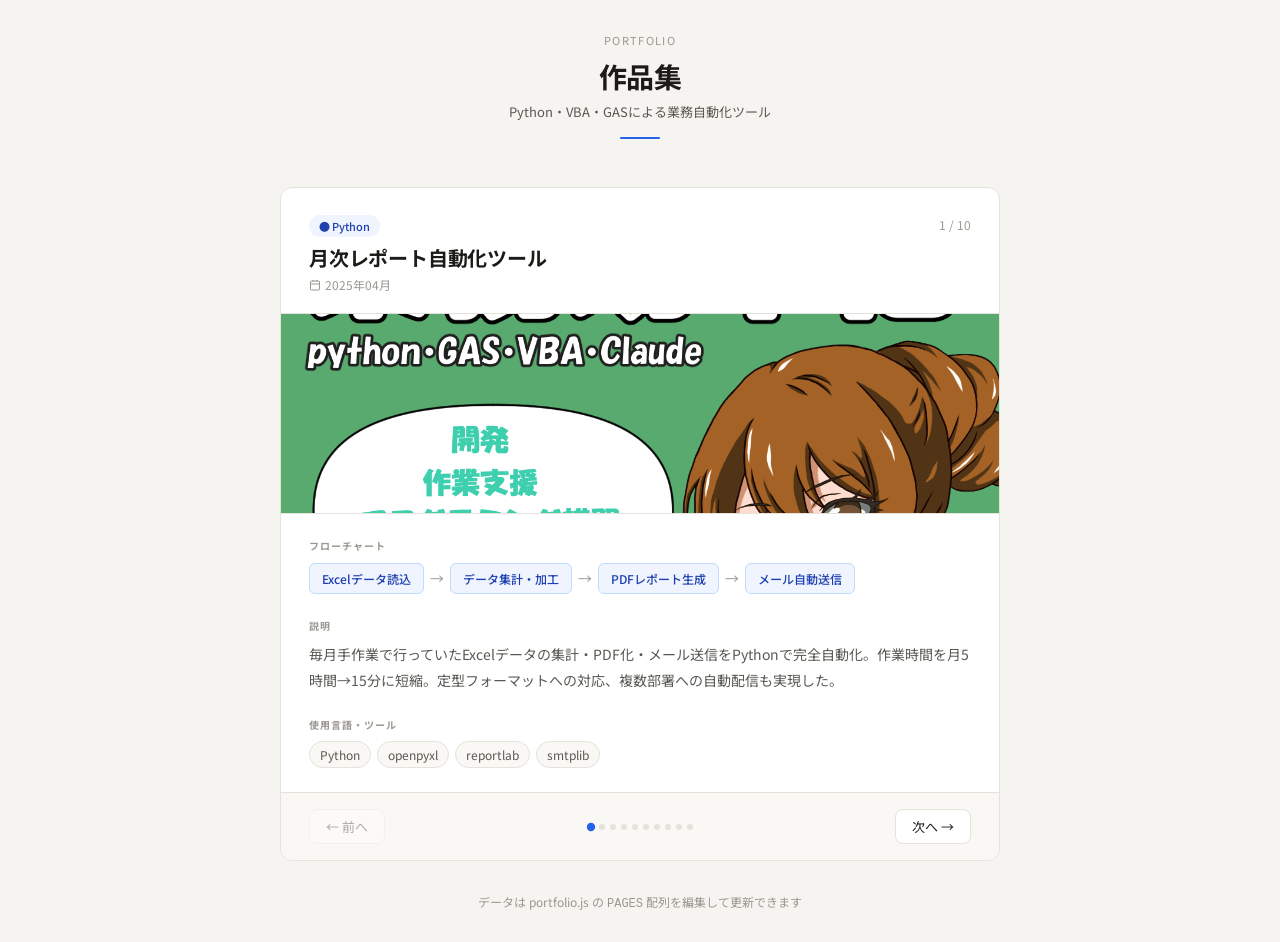
==== index.html @ c3a91ab0 "Rename portfolio.html to index.html" ====
<!DOCTYPE html>
<html lang="ja">
<head>
<meta charset="UTF-8">
<meta name="viewport" content="width=device-width, initial-scale=1.0">
<title>ポートフォリオ</title>
<link rel="preconnect" href="https://fonts.googleapis.com">
<link href="https://fonts.googleapis.com/css2?family=Noto+Sans+JP:wght@400;500;700&display=swap" rel="stylesheet">
<style>
  *, *::before, *::after { box-sizing: border-box; margin: 0; padding: 0; }

  :root {
    --bg: #f5f4f0;
    --surface: #ffffff;
    --surface2: #f9f8f5;
    --border: #e4e2db;
    --text-primary: #1c1b18;
    --text-secondary: #5a5852;
    --text-muted: #9a9890;
    --accent: #2563eb;
    --accent-bg: #eff4ff;
    --accent-text: #1e40af;
    --radius: 12px;
    --font: 'Noto Sans JP', sans-serif;
  }

  body {
    font-family: var(--font);
    background: var(--bg);
    color: var(--text-primary);
    min-height: 100vh;
    padding: 2rem 1rem;
  }

  .wrapper {
    max-width: 720px;
    margin: 0 auto;
  }

  /* ---- HEADER ---- */
  .site-header {
    text-align: center;
    margin-bottom: 3rem;
  }
  .site-header .eyebrow {
    font-size: 11px;
    letter-spacing: .12em;
    color: var(--text-muted);
    text-transform: uppercase;
    margin-bottom: .5rem;
  }
  .site-header h1 {
    font-size: 28px;
    font-weight: 700;
    letter-spacing: -.02em;
  }
  .site-header .sub {
    font-size: 13px;
    color: var(--text-secondary);
    margin-top: .4rem;
  }
  .divider {
    width: 40px;
    height: 2px;
    background: var(--accent);
    border-radius: 2px;
    margin: 1rem auto 0;
  }

  /* ---- CARD ---- */
  .card {
    background: var(--surface);
    border: 1px solid var(--border);
    border-radius: var(--radius);
    overflow: hidden;
    animation: fadeUp .4s ease both;
  }
  @keyframes fadeUp {
    from { opacity: 0; transform: translateY(14px); }
    to   { opacity: 1; transform: translateY(0); }
  }

  .card-top {
    padding: 1.5rem 1.75rem 1.25rem;
    display: flex;
    align-items: flex-start;
    justify-content: space-between;
    gap: 1rem;
    border-bottom: 1px solid var(--border);
  }
  .badge {
    display: inline-flex;
    align-items: center;
    gap: 5px;
    background: var(--accent-bg);
    color: var(--accent-text);
    font-size: 11px;
    font-weight: 500;
    padding: 3px 10px;
    border-radius: 20px;
    margin-bottom: .5rem;
  }
  .card-title {
    font-size: 20px;
    font-weight: 700;
    letter-spacing: -.01em;
    line-height: 1.3;
  }
  .card-date {
    font-size: 12px;
    color: var(--text-muted);
    margin-top: .3rem;
    display: flex;
    align-items: center;
    gap: 4px;
  }
  .page-counter {
    font-size: 12px;
    color: var(--text-muted);
    white-space: nowrap;
    flex-shrink: 0;
    margin-top: .25rem;
  }

  /* ---- IMAGE ---- */
  .img-area {
    height: 200px;
    background: var(--surface2);
    border-bottom: 1px solid var(--border);
    display: flex;
    align-items: center;
    justify-content: center;
    overflow: hidden;
    position: relative;
  }
  .img-area img {
    width: 100%;
    height: 100%;
    object-fit: cover;
  }
  .img-placeholder {
    text-align: center;
    color: var(--text-muted);
  }
  .img-placeholder svg {
    width: 36px;
    height: 36px;
    margin-bottom: .5rem;
    opacity: .4;
  }
  .img-placeholder p {
    font-size: 12px;
  }

  /* ---- BODY ---- */
  .card-body {
    padding: 1.5rem 1.75rem;
    display: flex;
    flex-direction: column;
    gap: 1.5rem;
  }

  .section-label {
    font-size: 10px;
    font-weight: 700;
    letter-spacing: .1em;
    text-transform: uppercase;
    color: var(--text-muted);
    margin-bottom: .6rem;
  }

  /* flowchart */
  .flow {
    display: flex;
    align-items: center;
    flex-wrap: wrap;
    gap: 6px;
  }
  .flow-step {
    background: var(--accent-bg);
    border: 1px solid #bfdbfe;
    color: var(--accent-text);
    font-size: 12px;
    font-weight: 500;
    padding: 6px 12px;
    border-radius: 6px;
    white-space: nowrap;
  }
  .flow-arrow {
    color: var(--text-muted);
    font-size: 14px;
    line-height: 1;
  }

  /* desc */
  .desc {
    font-size: 14px;
    color: var(--text-secondary);
    line-height: 1.8;
  }

  /* tags */
  .tags {
    display: flex;
    flex-wrap: wrap;
    gap: 6px;
  }
  .tag {
    background: var(--surface2);
    border: 1px solid var(--border);
    color: var(--text-secondary);
    font-size: 12px;
    padding: 4px 10px;
    border-radius: 20px;
  }

  /* ---- NAV ---- */
  .nav {
    padding: 1rem 1.75rem;
    border-top: 1px solid var(--border);
    display: flex;
    align-items: center;
    justify-content: space-between;
    background: var(--surface2);
  }
  .nav-btn {
    display: inline-flex;
    align-items: center;
    gap: 6px;
    font-family: var(--font);
    font-size: 13px;
    padding: 7px 16px;
    border: 1px solid var(--border);
    border-radius: 8px;
    background: var(--surface);
    color: var(--text-primary);
    cursor: pointer;
    transition: background .15s, border-color .15s;
  }
  .nav-btn:hover:not(:disabled) {
    background: var(--accent-bg);
    border-color: #bfdbfe;
    color: var(--accent-text);
  }
  .nav-btn:disabled {
    opacity: .35;
    cursor: default;
  }
  .dots {
    display: flex;
    gap: 5px;
    align-items: center;
  }
  .dot {
    width: 6px;
    height: 6px;
    border-radius: 50%;
    background: var(--border);
    transition: background .2s, transform .2s;
    cursor: pointer;
  }
  .dot.active {
    background: var(--accent);
    transform: scale(1.4);
  }

  /* ---- FOOTER ---- */
  .site-footer {
    text-align: center;
    margin-top: 2rem;
    font-size: 12px;
    color: var(--text-muted);
  }

  @media (max-width: 480px) {
    .card-top { flex-direction: column; gap: .5rem; }
    .card-body { padding: 1.25rem; }
    .card-title { font-size: 17px; }
  }
</style>
</head>
<body>
<div class="wrapper">

  <header class="site-header">
    <p class="eyebrow">Portfolio</p>
    <h1>作品集</h1>
    <p class="sub">Python・VBA・GASによる業務自動化ツール</p>
    <div class="divider"></div>
  </header>

  <div class="card" id="card">
    <div class="card-top">
      <div>
        <div class="badge" id="badge">● Python</div>
        <div class="card-title" id="title">作品タイトル</div>
        <div class="card-date" id="date">
          <svg width="12" height="12" viewBox="0 0 24 24" fill="none" stroke="currentColor" stroke-width="2"><rect x="3" y="4" width="18" height="18" rx="2"/><line x1="16" y1="2" x2="16" y2="6"/><line x1="8" y1="2" x2="8" y2="6"/><line x1="3" y1="10" x2="21" y2="10"/></svg>
          <span id="date-text">YYYY年MM月</span>
        </div>
      </div>
      <div class="page-counter" id="counter">1 / 10</div>
    </div>

    <div class="img-area" id="img-area">
      <div class="img-placeholder">
        <svg viewBox="0 0 24 24" fill="none" stroke="currentColor" stroke-width="1.5"><rect x="3" y="3" width="18" height="18" rx="2"/><circle cx="8.5" cy="8.5" r="1.5"/><path d="M21 15l-5-5L5 21"/></svg>
        <p>作品のスクリーンショット</p>
      </div>
    </div>

    <div class="card-body">
      <div>
        <div class="section-label">フローチャート</div>
        <div class="flow" id="flow"></div>
      </div>
      <div>
        <div class="section-label">説明</div>
        <div class="desc" id="desc"></div>
      </div>
      <div>
        <div class="section-label">使用言語・ツール</div>
        <div class="tags" id="tags"></div>
      </div>
    </div>

    <div class="nav">
      <button class="nav-btn" id="prev-btn" onclick="changePage(-1)">
        &#8592; 前へ
      </button>
      <div class="dots" id="dots"></div>
      <button class="nav-btn" id="next-btn" onclick="changePage(1)">
        次へ &#8594;
      </button>
    </div>
  </div>

  <footer class="site-footer">
    <p>データは portfolio.js の <code>PAGES</code> 配列を編集して更新できます</p>
  </footer>

</div>

<script>
/* ============================================================
   PAGES — ここを編集して作品データを追加してください
   画像を使う場合は image に画像ファイルのパスを指定してください
   例: image: 'images/work1.png'
   ============================================================ */
const PAGES = [
  {
    badge: 'Python',
    title: '月次レポート自動化ツール',
    date: '2025年04月',
    image: 'images/プログラム制作_タイトル.png',
    flow: ['Excelデータ読込', 'データ集計・加工', 'PDFレポート生成', 'メール自動送信'],
    desc: '毎月手作業で行っていたExcelデータの集計・PDF化・メール送信をPythonで完全自動化。作業時間を月5時間→15分に短縮。定型フォーマットへの対応、複数部署への自動配信も実現した。',
    tags: ['Python', 'openpyxl', 'reportlab', 'smtplib']
  },
  {
    badge: 'VBA',
    title: 'Excel請求書一括作成マクロ',
    date: '2025年02月',
    image: '',
    flow: ['顧客リスト読込', 'テンプレ複製', 'データ差込', 'PDF保存・出力'],
    desc: '顧客マスタとテンプレートから請求書を一括生成するVBAマクロ。月30件の請求書作成が約3分で完了。ファイル名の自動命名・フォルダ振り分けも対応し、ヒューマンエラーをゼロにした。',
    tags: ['VBA', 'Excel', 'PDF出力']
  },
  {
    badge: 'GAS',
    title: 'Googleフォーム自動集計システム',
    date: '2024年12月',
    image: '',
    flow: ['フォーム回答受信', 'スプレッドシート集計', 'グラフ自動更新', 'Slack通知送信'],
    desc: 'アンケートフォームの回答を自動集計し、グラフ付きのサマリーをSlackへ通知するGASシステム。集計の手作業をゼロにし、リアルタイムで結果を共有できる体制を構築した。',
    tags: ['GAS', 'Googleフォーム', 'スプレッドシート', 'Slack']
  },
  /* ---- 作品4〜10はここに追加 ---- */
  {
    badge: '作品4',
    title: '作品タイトル4',
    date: '2024年XX月',
    image: '',
    flow: ['ステップ1', 'ステップ2', 'ステップ3'],
    desc: 'ここに説明を入力してください。',
    tags: ['言語/ツール']
  },
  {
    badge: '作品5',
    title: '作品タイトル5',
    date: '2024年XX月',
    image: '',
    flow: ['ステップ1', 'ステップ2', 'ステップ3'],
    desc: 'ここに説明を入力してください。',
    tags: ['言語/ツール']
  },
  {
    badge: '作品6',
    title: '作品タイトル6',
    date: '2024年XX月',
    image: '',
    flow: ['ステップ1', 'ステップ2', 'ステップ3'],
    desc: 'ここに説明を入力してください。',
    tags: ['言語/ツール']
  },
  {
    badge: '作品7',
    title: '作品タイトル7',
    date: '2024年XX月',
    image: '',
    flow: ['ステップ1', 'ステップ2', 'ステップ3'],
    desc: 'ここに説明を入力してください。',
    tags: ['言語/ツール']
  },
  {
    badge: '作品8',
    title: '作品タイトル8',
    date: '2024年XX月',
    image: '',
    flow: ['ステップ1', 'ステップ2', 'ステップ3'],
    desc: 'ここに説明を入力してください。',
    tags: ['言語/ツール']
  },
  {
    badge: '作品9',
    title: '作品タイトル9',
    date: '2024年XX月',
    image: '',
    flow: ['ステップ1', 'ステップ2', 'ステップ3'],
    desc: 'ここに説明を入力してください。',
    tags: ['言語/ツール']
  },
  {
    badge: '作品10',
    title: '作品タイトル10',
    date: '2024年XX月',
    image: '',
    flow: ['ステップ1', 'ステップ2', 'ステップ3'],
    desc: 'ここに説明を入力してください。',
    tags: ['言語/ツール']
  },
];

/* ---- ここから下は編集不要 ---- */
let cur = 0;
const total = PAGES.length;

function buildDots() {
  const el = document.getElementById('dots');
  el.innerHTML = '';
  PAGES.forEach((_, i) => {
    const d = document.createElement('div');
    d.className = 'dot' + (i === cur ? ' active' : '');
    d.onclick = () => { cur = i; render(); };
    el.appendChild(d);
  });
}

function render() {
  const p = PAGES[cur];
  const card = document.getElementById('card');
  card.style.animation = 'none';
  void card.offsetWidth;
  card.style.animation = 'fadeUp .4s ease both';

  document.getElementById('badge').textContent = '● ' + p.badge;
  document.getElementById('title').textContent = p.title;
  document.getElementById('date-text').textContent = p.date;
  document.getElementById('counter').textContent = (cur + 1) + ' / ' + total;
  document.getElementById('desc').textContent = p.desc;

  const imgArea = document.getElementById('img-area');
  if (p.image) {
    imgArea.innerHTML = '<img src="' + p.image + '" alt="' + p.title + '">';
  } else {
    imgArea.innerHTML = '<div class="img-placeholder"><svg viewBox="0 0 24 24" fill="none" stroke="currentColor" stroke-width="1.5"><rect x="3" y="3" width="18" height="18" rx="2"/><circle cx="8.5" cy="8.5" r="1.5"/><path d="M21 15l-5-5L5 21"/></svg><p>作品のスクリーンショット</p></div>';
  }

  const flow = document.getElementById('flow');
  flow.innerHTML = p.flow.map((s, i) =>
    '<span class="flow-step">' + s + '</span>' +
    (i < p.flow.length - 1 ? '<span class="flow-arrow">&#8594;</span>' : '')
  ).join('');

  const tags = document.getElementById('tags');
  tags.innerHTML = p.tags.map(t => '<span class="tag">' + t + '</span>').join('');

  document.getElementById('prev-btn').disabled = cur === 0;
  document.getElementById('next-btn').disabled = cur === total - 1;

  document.querySelectorAll('.dot').forEach((d, i) => {
    d.className = 'dot' + (i === cur ? ' active' : '');
  });
}

function changePage(dir) {
  if (cur + dir < 0 || cur + dir >= total) return;
  cur += dir;
  render();
}

buildDots();
render();
</script>
</body>
</html>
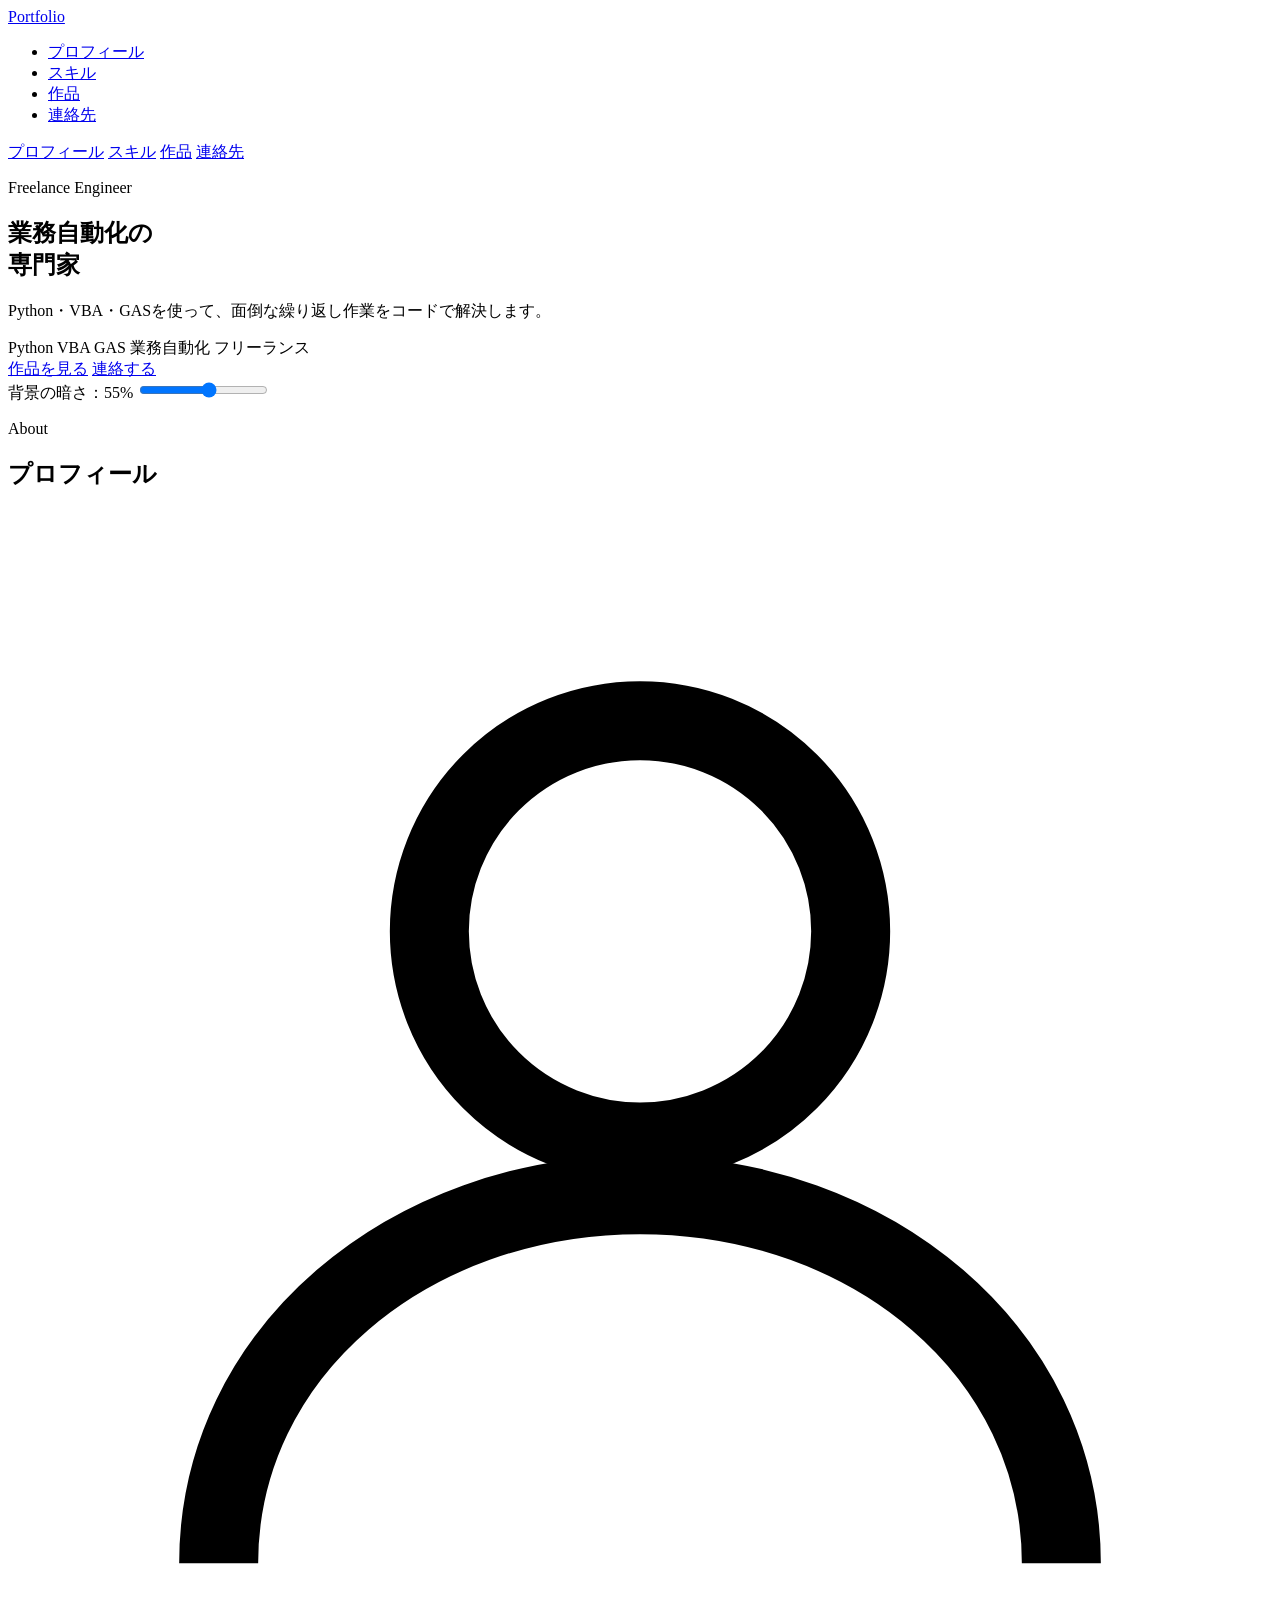
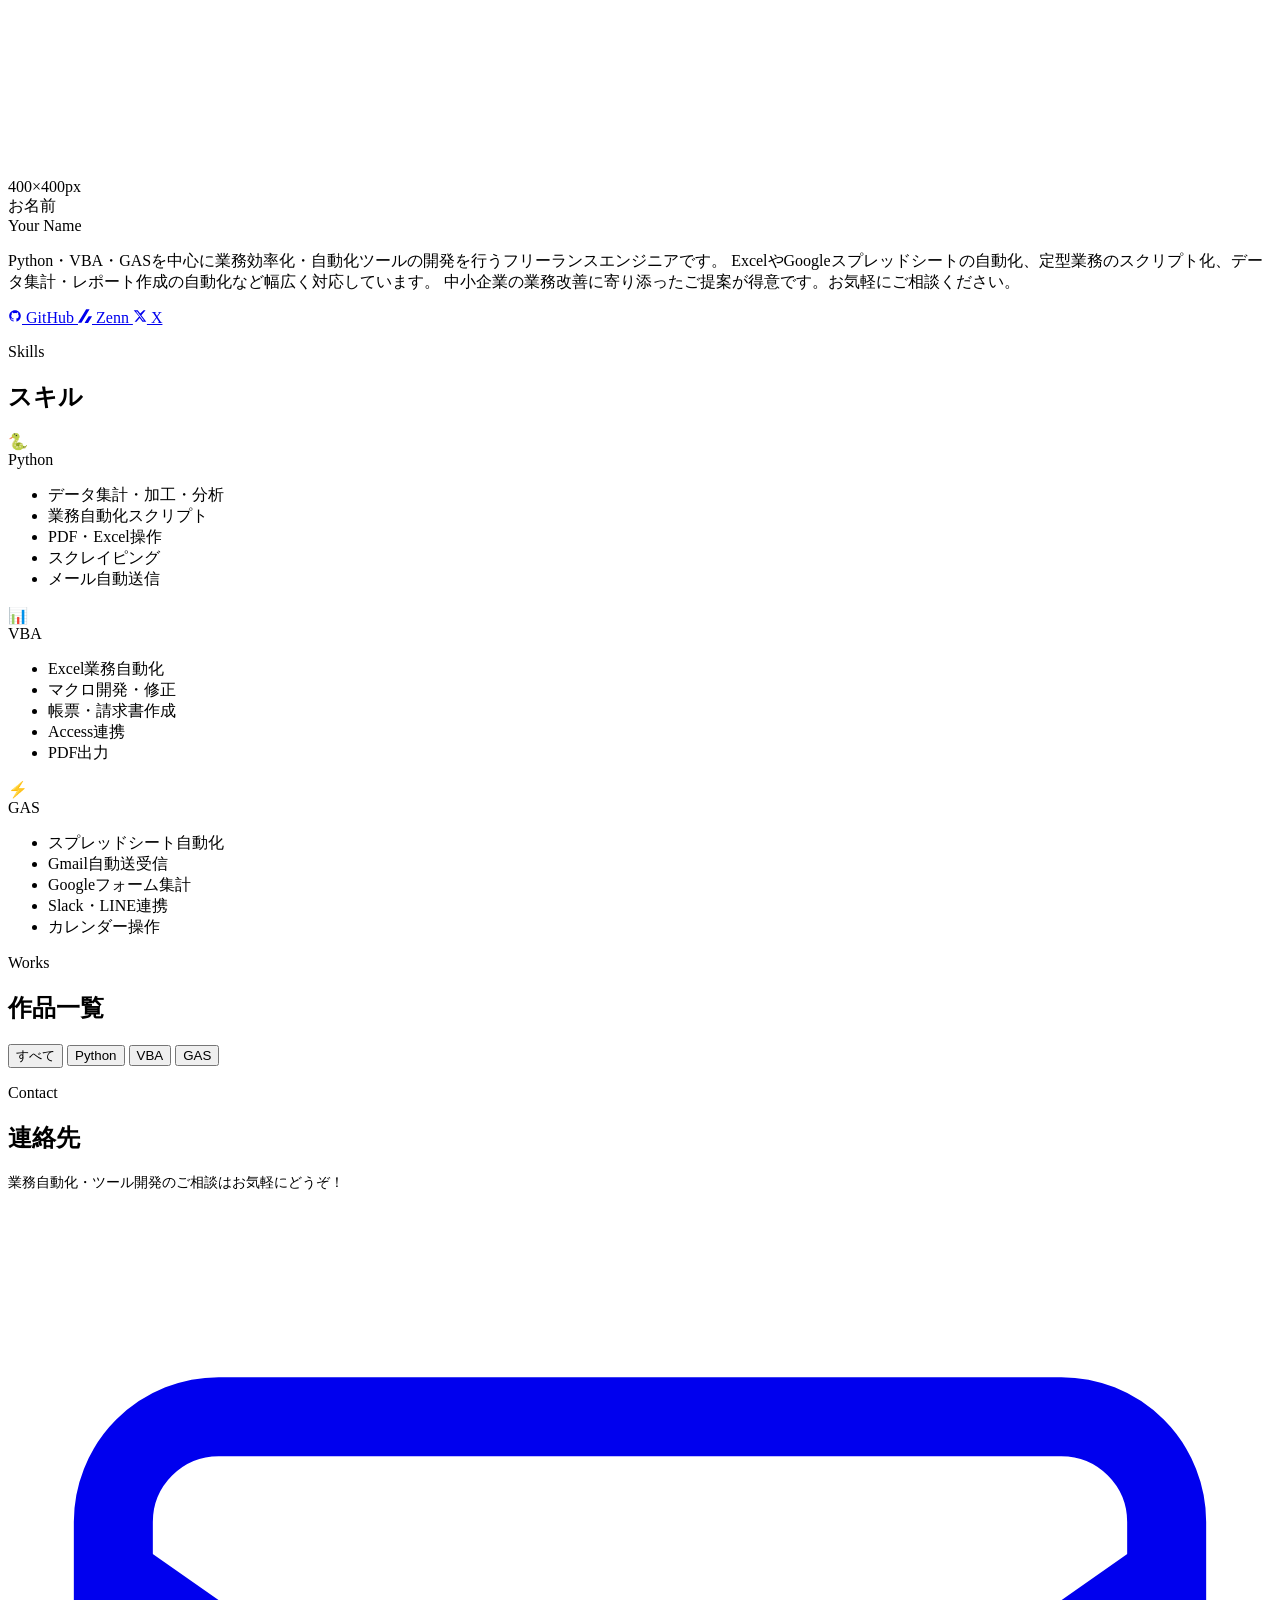
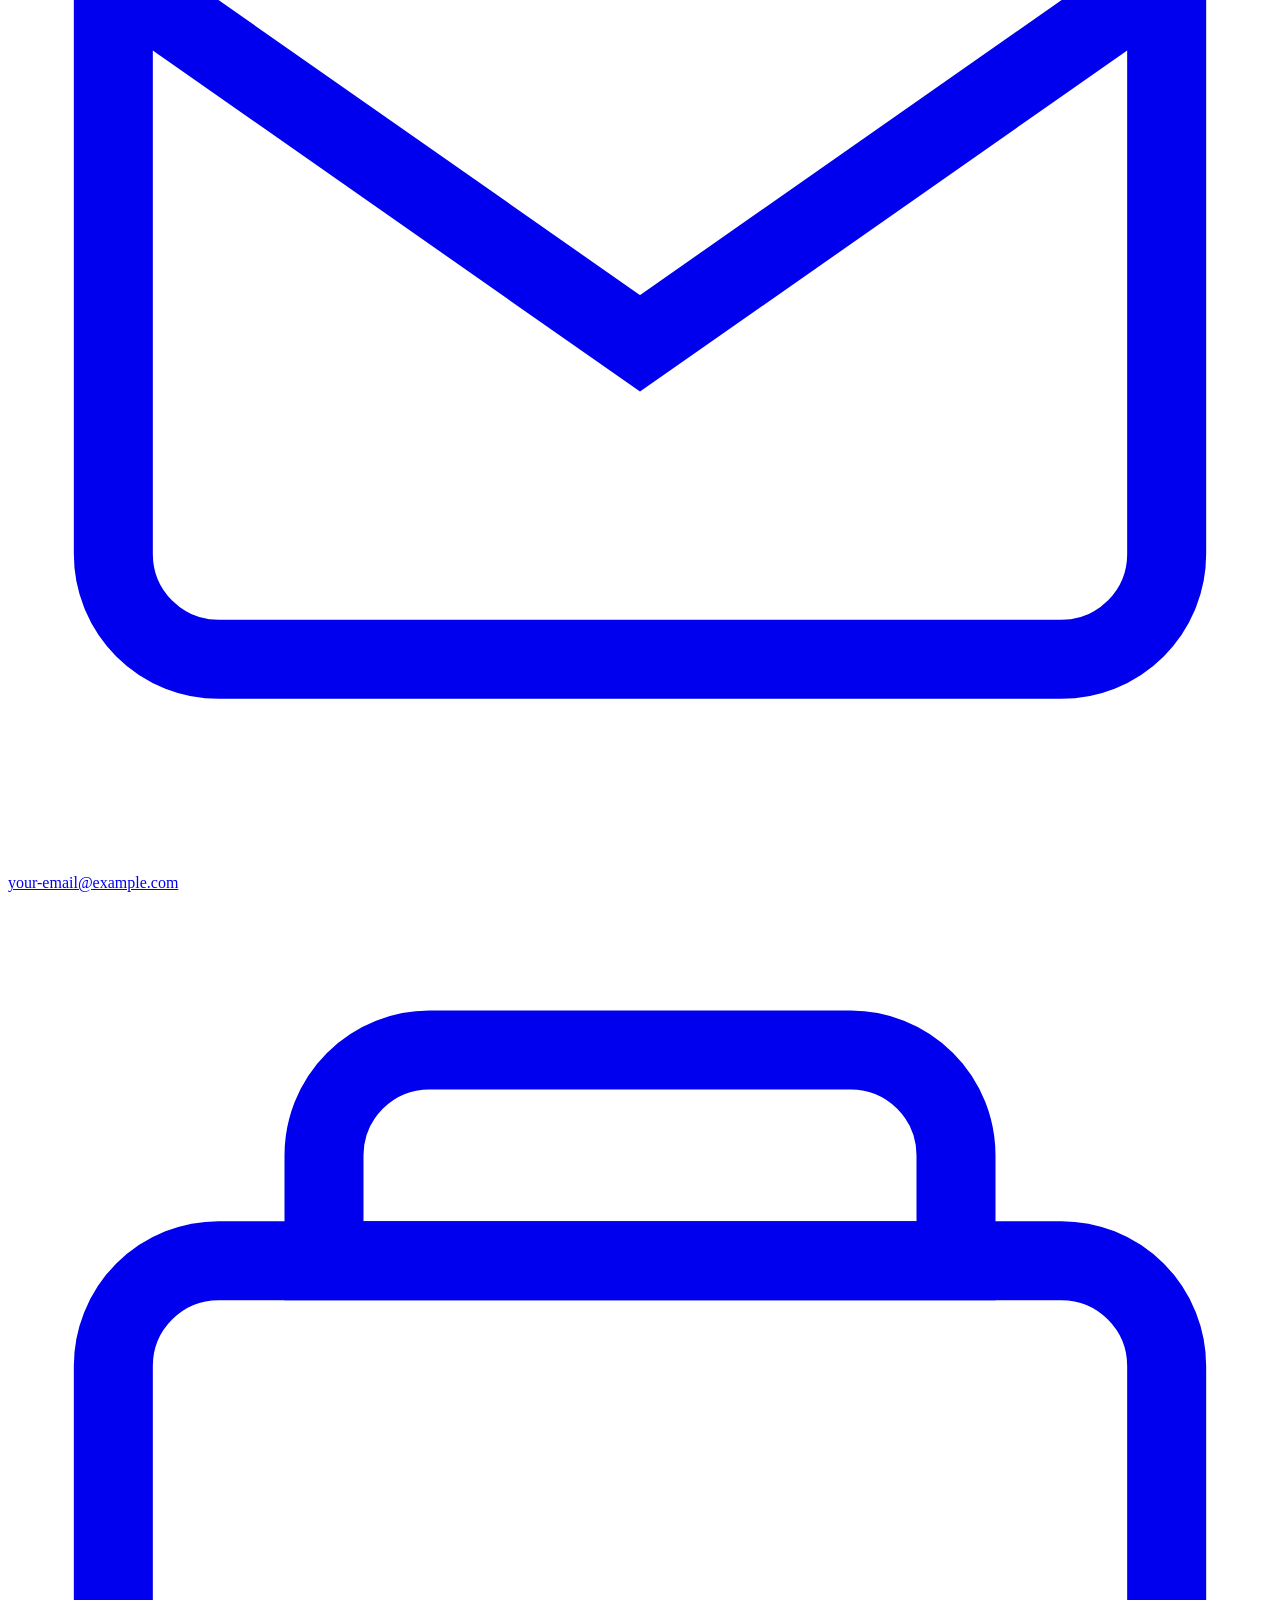
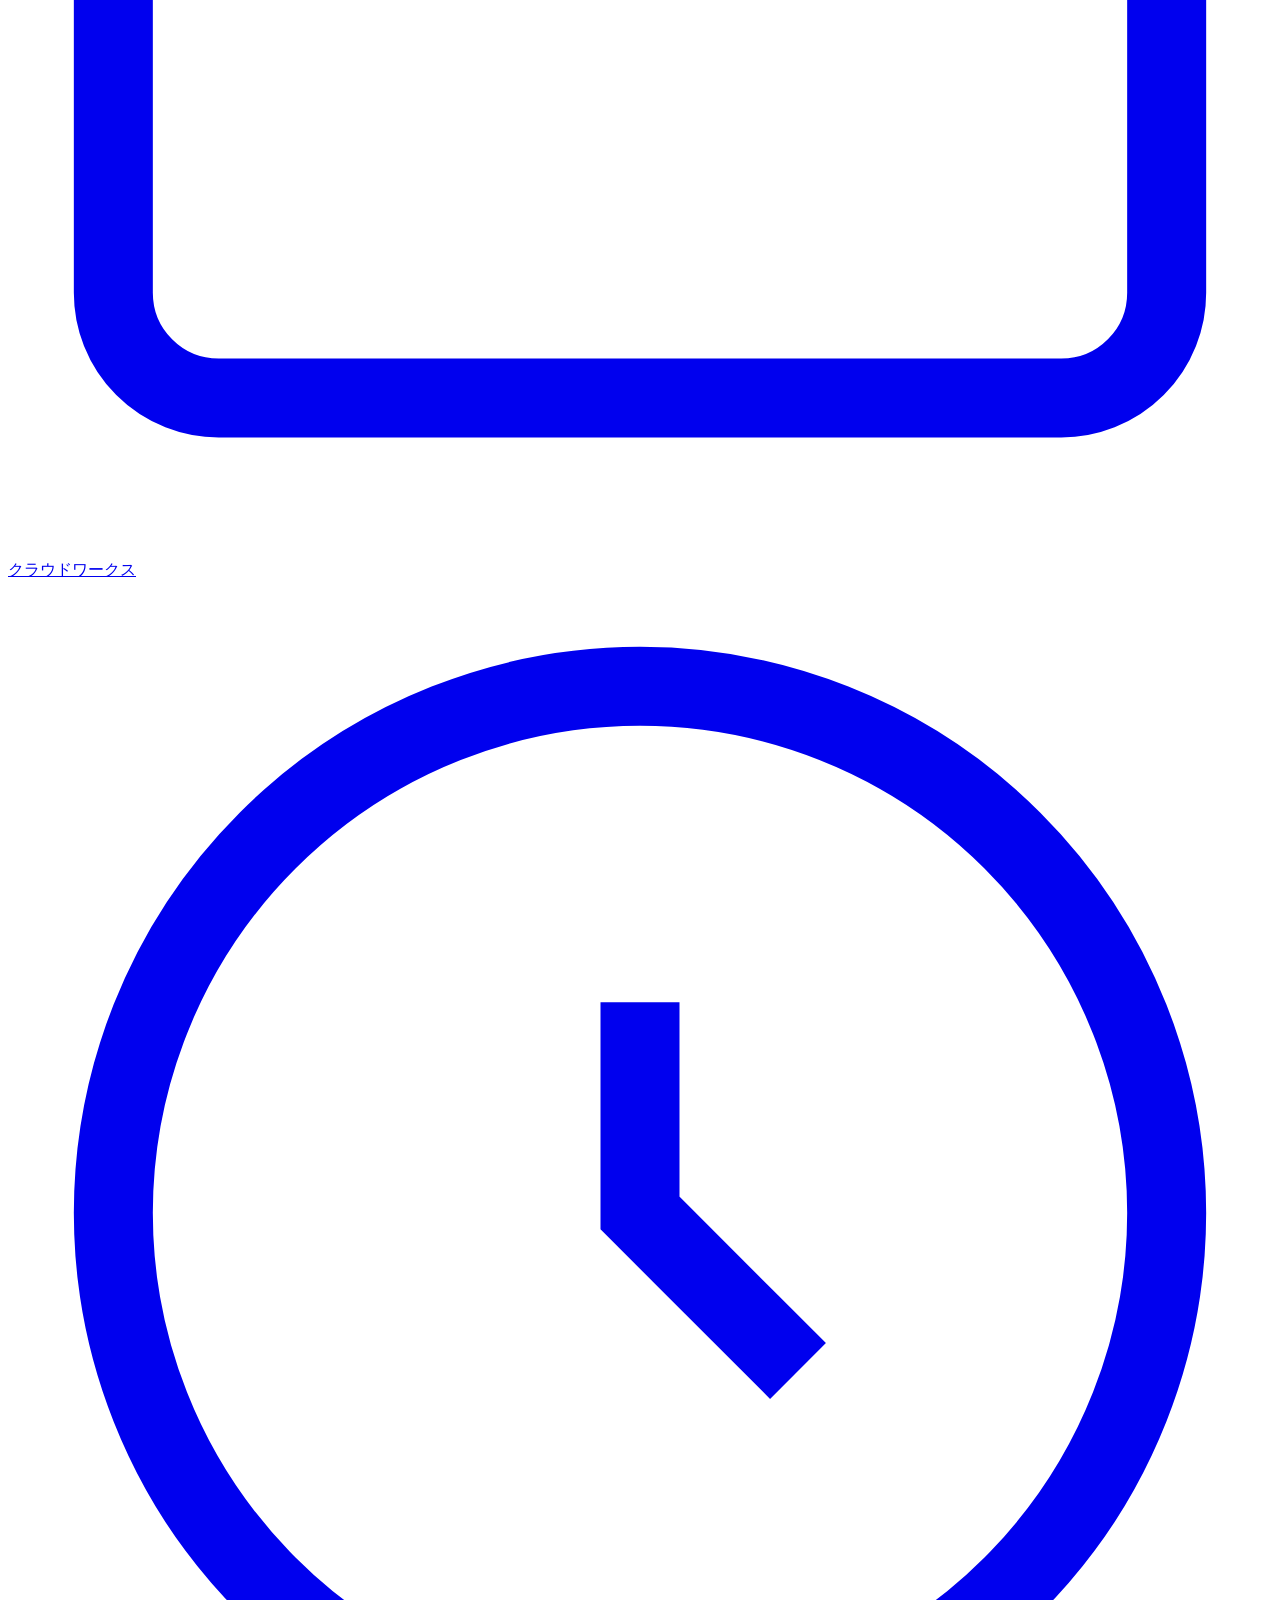
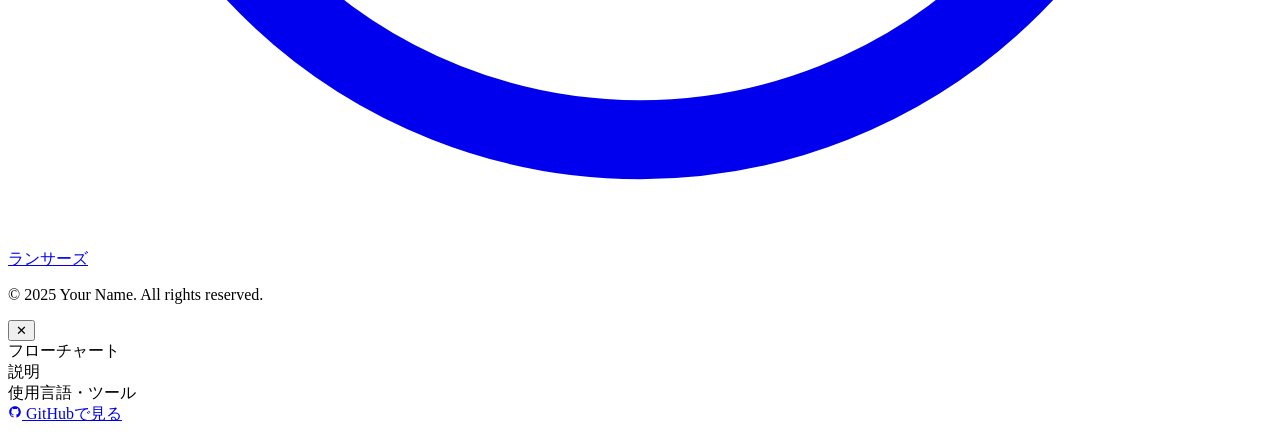
==== commit 89cb07a6: "Update index.html" ====
--- a/index.html
+++ b/index.html
@@ -3,504 +3,236 @@
 <head>
 <meta charset="UTF-8">
 <meta name="viewport" content="width=device-width, initial-scale=1.0">
-<title>ポートフォリオ</title>
+<meta name="description" content="Python・VBA・GASによる業務自動化のフリーランスエンジニアのポートフォリオ">
+<title>Portfolio</title>
 <link rel="preconnect" href="https://fonts.googleapis.com">
-<link href="https://fonts.googleapis.com/css2?family=Noto+Sans+JP:wght@400;500;700&display=swap" rel="stylesheet">
-<style>
-  *, *::before, *::after { box-sizing: border-box; margin: 0; padding: 0; }
-
-  :root {
-    --bg: #f5f4f0;
-    --surface: #ffffff;
-    --surface2: #f9f8f5;
-    --border: #e4e2db;
-    --text-primary: #1c1b18;
-    --text-secondary: #5a5852;
-    --text-muted: #9a9890;
-    --accent: #2563eb;
-    --accent-bg: #eff4ff;
-    --accent-text: #1e40af;
-    --radius: 12px;
-    --font: 'Noto Sans JP', sans-serif;
-  }
-
-  body {
-    font-family: var(--font);
-    background: var(--bg);
-    color: var(--text-primary);
-    min-height: 100vh;
-    padding: 2rem 1rem;
-  }
-
-  .wrapper {
-    max-width: 720px;
-    margin: 0 auto;
-  }
-
-  /* ---- HEADER ---- */
-  .site-header {
-    text-align: center;
-    margin-bottom: 3rem;
-  }
-  .site-header .eyebrow {
-    font-size: 11px;
-    letter-spacing: .12em;
-    color: var(--text-muted);
-    text-transform: uppercase;
-    margin-bottom: .5rem;
-  }
-  .site-header h1 {
-    font-size: 28px;
-    font-weight: 700;
-    letter-spacing: -.02em;
-  }
-  .site-header .sub {
-    font-size: 13px;
-    color: var(--text-secondary);
-    margin-top: .4rem;
-  }
-  .divider {
-    width: 40px;
-    height: 2px;
-    background: var(--accent);
-    border-radius: 2px;
-    margin: 1rem auto 0;
-  }
-
-  /* ---- CARD ---- */
-  .card {
-    background: var(--surface);
-    border: 1px solid var(--border);
-    border-radius: var(--radius);
-    overflow: hidden;
-    animation: fadeUp .4s ease both;
-  }
-  @keyframes fadeUp {
-    from { opacity: 0; transform: translateY(14px); }
-    to   { opacity: 1; transform: translateY(0); }
-  }
-
-  .card-top {
-    padding: 1.5rem 1.75rem 1.25rem;
-    display: flex;
-    align-items: flex-start;
-    justify-content: space-between;
-    gap: 1rem;
-    border-bottom: 1px solid var(--border);
-  }
-  .badge {
-    display: inline-flex;
-    align-items: center;
-    gap: 5px;
-    background: var(--accent-bg);
-    color: var(--accent-text);
-    font-size: 11px;
-    font-weight: 500;
-    padding: 3px 10px;
-    border-radius: 20px;
-    margin-bottom: .5rem;
-  }
-  .card-title {
-    font-size: 20px;
-    font-weight: 700;
-    letter-spacing: -.01em;
-    line-height: 1.3;
-  }
-  .card-date {
-    font-size: 12px;
-    color: var(--text-muted);
-    margin-top: .3rem;
-    display: flex;
-    align-items: center;
-    gap: 4px;
-  }
-  .page-counter {
-    font-size: 12px;
-    color: var(--text-muted);
-    white-space: nowrap;
-    flex-shrink: 0;
-    margin-top: .25rem;
-  }
-
-  /* ---- IMAGE ---- */
-  .img-area {
-    height: 200px;
-    background: var(--surface2);
-    border-bottom: 1px solid var(--border);
-    display: flex;
-    align-items: center;
-    justify-content: center;
-    overflow: hidden;
-    position: relative;
-  }
-  .img-area img {
-    width: 100%;
-    height: 100%;
-    object-fit: cover;
-  }
-  .img-placeholder {
-    text-align: center;
-    color: var(--text-muted);
-  }
-  .img-placeholder svg {
-    width: 36px;
-    height: 36px;
-    margin-bottom: .5rem;
-    opacity: .4;
-  }
-  .img-placeholder p {
-    font-size: 12px;
-  }
-
-  /* ---- BODY ---- */
-  .card-body {
-    padding: 1.5rem 1.75rem;
-    display: flex;
-    flex-direction: column;
-    gap: 1.5rem;
-  }
-
-  .section-label {
-    font-size: 10px;
-    font-weight: 700;
-    letter-spacing: .1em;
-    text-transform: uppercase;
-    color: var(--text-muted);
-    margin-bottom: .6rem;
-  }
-
-  /* flowchart */
-  .flow {
-    display: flex;
-    align-items: center;
-    flex-wrap: wrap;
-    gap: 6px;
-  }
-  .flow-step {
-    background: var(--accent-bg);
-    border: 1px solid #bfdbfe;
-    color: var(--accent-text);
-    font-size: 12px;
-    font-weight: 500;
-    padding: 6px 12px;
-    border-radius: 6px;
-    white-space: nowrap;
-  }
-  .flow-arrow {
-    color: var(--text-muted);
-    font-size: 14px;
-    line-height: 1;
-  }
-
-  /* desc */
-  .desc {
-    font-size: 14px;
-    color: var(--text-secondary);
-    line-height: 1.8;
-  }
-
-  /* tags */
-  .tags {
-    display: flex;
-    flex-wrap: wrap;
-    gap: 6px;
-  }
-  .tag {
-    background: var(--surface2);
-    border: 1px solid var(--border);
-    color: var(--text-secondary);
-    font-size: 12px;
-    padding: 4px 10px;
-    border-radius: 20px;
-  }
-
-  /* ---- NAV ---- */
-  .nav {
-    padding: 1rem 1.75rem;
-    border-top: 1px solid var(--border);
-    display: flex;
-    align-items: center;
-    justify-content: space-between;
-    background: var(--surface2);
-  }
-  .nav-btn {
-    display: inline-flex;
-    align-items: center;
-    gap: 6px;
-    font-family: var(--font);
-    font-size: 13px;
-    padding: 7px 16px;
-    border: 1px solid var(--border);
-    border-radius: 8px;
-    background: var(--surface);
-    color: var(--text-primary);
-    cursor: pointer;
-    transition: background .15s, border-color .15s;
-  }
-  .nav-btn:hover:not(:disabled) {
-    background: var(--accent-bg);
-    border-color: #bfdbfe;
-    color: var(--accent-text);
-  }
-  .nav-btn:disabled {
-    opacity: .35;
-    cursor: default;
-  }
-  .dots {
-    display: flex;
-    gap: 5px;
-    align-items: center;
-  }
-  .dot {
-    width: 6px;
-    height: 6px;
-    border-radius: 50%;
-    background: var(--border);
-    transition: background .2s, transform .2s;
-    cursor: pointer;
-  }
-  .dot.active {
-    background: var(--accent);
-    transform: scale(1.4);
-  }
-
-  /* ---- FOOTER ---- */
-  .site-footer {
-    text-align: center;
-    margin-top: 2rem;
-    font-size: 12px;
-    color: var(--text-muted);
-  }
-
-  @media (max-width: 480px) {
-    .card-top { flex-direction: column; gap: .5rem; }
-    .card-body { padding: 1.25rem; }
-    .card-title { font-size: 17px; }
-  }
-</style>
+<link href="https://fonts.googleapis.com/css2?family=Noto+Sans+JP:wght@400;500;700&family=Inter:wght@400;500;700&display=swap" rel="stylesheet">
+<link rel="stylesheet" href="style.css">
 </head>
 <body>
-<div class="wrapper">
-
-  <header class="site-header">
-    <p class="eyebrow">Portfolio</p>
-    <h1>作品集</h1>
-    <p class="sub">Python・VBA・GASによる業務自動化ツール</p>
-    <div class="divider"></div>
-  </header>
-
-  <div class="card" id="card">
-    <div class="card-top">
+
+<!-- NAV -->
+<nav>
+  <a href="#hero" class="nav-logo">Portfolio</a>
+  <ul class="nav-links">
+    <li><a href="#profile">プロフィール</a></li>
+    <li><a href="#skill">スキル</a></li>
+    <li><a href="#works">作品</a></li>
+    <li><a href="#contact">連絡先</a></li>
+  </ul>
+  <div class="hamburger" id="hamburger" onclick="toggleMenu()" aria-label="メニュー">
+    <span></span><span></span><span></span>
+  </div>
+</nav>
+<div class="mobile-menu" id="mobile-menu">
+  <a href="#profile" onclick="closeMenu()">プロフィール</a>
+  <a href="#skill" onclick="closeMenu()">スキル</a>
+  <a href="#works" onclick="closeMenu()">作品</a>
+  <a href="#contact" onclick="closeMenu()">連絡先</a>
+</div>
+
+<main>
+
+  <!-- HERO -->
+  <section id="hero">
+    <div class="hero-bg"></div>
+    <div class="hero-overlay" id="hero-overlay"></div>
+    <div class="hero-inner">
+      <p class="hero-eyebrow">Freelance Engineer</p>
+      <h1 class="hero-name">業務自動化の<br><span>専門家</span></h1>
+      <p class="hero-sub">Python・VBA・GASを使って、面倒な繰り返し作業をコードで解決します。</p>
+      <div class="hero-tags">
+        <span class="hero-tag">Python</span>
+        <span class="hero-tag">VBA</span>
+        <span class="hero-tag">GAS</span>
+        <span class="hero-tag">業務自動化</span>
+        <span class="hero-tag">フリーランス</span>
+      </div>
       <div>
-        <div class="badge" id="badge">● Python</div>
-        <div class="card-title" id="title">作品タイトル</div>
-        <div class="card-date" id="date">
-          <svg width="12" height="12" viewBox="0 0 24 24" fill="none" stroke="currentColor" stroke-width="2"><rect x="3" y="4" width="18" height="18" rx="2"/><line x1="16" y1="2" x2="16" y2="6"/><line x1="8" y1="2" x2="8" y2="6"/><line x1="3" y1="10" x2="21" y2="10"/></svg>
-          <span id="date-text">YYYY年MM月</span>
-        </div>
-      </div>
-      <div class="page-counter" id="counter">1 / 10</div>
-    </div>
-
-    <div class="img-area" id="img-area">
-      <div class="img-placeholder">
-        <svg viewBox="0 0 24 24" fill="none" stroke="currentColor" stroke-width="1.5"><rect x="3" y="3" width="18" height="18" rx="2"/><circle cx="8.5" cy="8.5" r="1.5"/><path d="M21 15l-5-5L5 21"/></svg>
-        <p>作品のスクリーンショット</p>
-      </div>
-    </div>
-
-    <div class="card-body">
+        <a href="#works" class="btn">作品を見る</a>
+        <a href="#contact" class="btn btn-outline">連絡する</a>
+      </div>
+    </div>
+    <!-- 透明度スライダー（開発・調整用。本番では削除してもOK） -->
+    <div class="hero-opacity-ctrl">
+      <label for="opacity-slider">背景の暗さ：<span id="opacity-label">55%</span></label>
+      <input type="range" id="opacity-slider" min="0" max="1" step="0.05" value="0.55">
+    </div>
+  </section>
+
+  <!-- PROFILE -->
+  <section id="profile">
+    <div class="inner">
+      <p class="sec-label">About</p>
+      <h2 class="sec-title">プロフィール</h2>
+      <div class="sec-divider"></div>
+      <div class="profile-grid">
+        <div>
+          <!-- 画像あり: <img src="images/profile.jpg" alt="プロフィール写真" class="profile-img"> -->
+          <!-- 推奨サイズ: 400×400px -->
+          <div class="profile-img-placeholder">
+            <svg viewBox="0 0 24 24" fill="none" stroke="currentColor" stroke-width="1.5"><circle cx="12" cy="8" r="4"/><path d="M4 20c0-4 3.6-7 8-7s8 3 8 7"/></svg>
+            <span>400×400px</span>
+          </div>
+        </div>
+        <div>
+          <div class="profile-name">お名前</div>
+          <div class="profile-en">Your Name</div>
+          <p class="profile-bio">
+            Python・VBA・GASを中心に業務効率化・自動化ツールの開発を行うフリーランスエンジニアです。
+            ExcelやGoogleスプレッドシートの自動化、定型業務のスクリプト化、データ集計・レポート作成の自動化など幅広く対応しています。
+            中小企業の業務改善に寄り添ったご提案が得意です。お気軽にご相談ください。
+          </p>
+          <div class="profile-links">
+            <a href="https://github.com/（ユーザー名）" class="profile-link" target="_blank">
+              <svg width="14" height="14" viewBox="0 0 24 24" fill="currentColor"><path d="M12 2C6.477 2 2 6.477 2 12c0 4.418 2.865 8.166 6.839 9.489.5.092.682-.217.682-.482 0-.237-.009-.868-.013-1.703-2.782.604-3.369-1.342-3.369-1.342-.454-1.155-1.11-1.462-1.11-1.462-.908-.62.069-.608.069-.608 1.003.07 1.531 1.03 1.531 1.03.892 1.529 2.341 1.087 2.91.832.092-.647.35-1.088.636-1.338-2.22-.253-4.555-1.11-4.555-4.943 0-1.091.39-1.984 1.029-2.683-.103-.253-.446-1.27.098-2.647 0 0 .84-.269 2.75 1.025A9.578 9.578 0 0112 6.836c.85.004 1.705.114 2.504.336 1.909-1.294 2.747-1.025 2.747-1.025.546 1.377.202 2.394.1 2.647.64.699 1.028 1.592 1.028 2.683 0 3.842-2.339 4.687-4.566 4.935.359.309.678.919.678 1.852 0 1.336-.012 2.415-.012 2.743 0 .267.18.579.688.481C19.138 20.163 22 16.418 22 12c0-5.523-4.477-10-10-10z"/></svg>
+              GitHub
+            </a>
+            <a href="https://zenn.dev/（ユーザー名）" class="profile-link" target="_blank">
+              <svg width="14" height="14" viewBox="0 0 24 24" fill="currentColor"><path d="M.264 23.771h4.984c.264 0 .498-.147.645-.352L19.614.874c.176-.293-.029-.645-.381-.645h-4.72c-.235 0-.44.117-.557.323L.03 23.361c-.088.176.029.41.234.41zM17.445 23.419l6.479-10.408c.205-.323-.029-.733-.41-.733h-4.691c-.205 0-.41.117-.527.294l-6.655 10.672c-.176.264.029.586.351.586h4.982c.264 0 .499-.147.47-.41z"/></svg>
+              Zenn
+            </a>
+            <a href="https://x.com/（ユーザー名）" class="profile-link" target="_blank">
+              <svg width="14" height="14" viewBox="0 0 24 24" fill="currentColor"><path d="M18.244 2.25h3.308l-7.227 8.26 8.502 11.24H16.17l-4.714-6.231-5.401 6.231H2.748l7.73-8.835L1.254 2.25H8.08l4.259 5.631 5.905-5.631zm-1.161 17.52h1.833L7.084 4.126H5.117L17.083 19.77z"/></svg>
+              X
+            </a>
+          </div>
+        </div>
+      </div>
+    </div>
+  </section>
+
+  <!-- SKILL -->
+  <section id="skill">
+    <div class="inner">
+      <p class="sec-label">Skills</p>
+      <h2 class="sec-title">スキル</h2>
+      <div class="sec-divider"></div>
+      <div class="skill-grid">
+        <div class="skill-card">
+          <div class="skill-card-head">
+            <div class="skill-icon py">🐍</div>
+            <div class="skill-name">Python</div>
+          </div>
+          <ul class="skill-items">
+            <li>データ集計・加工・分析</li>
+            <li>業務自動化スクリプト</li>
+            <li>PDF・Excel操作</li>
+            <li>スクレイピング</li>
+            <li>メール自動送信</li>
+          </ul>
+        </div>
+        <div class="skill-card">
+          <div class="skill-card-head">
+            <div class="skill-icon vb">📊</div>
+            <div class="skill-name">VBA</div>
+          </div>
+          <ul class="skill-items">
+            <li>Excel業務自動化</li>
+            <li>マクロ開発・修正</li>
+            <li>帳票・請求書作成</li>
+            <li>Access連携</li>
+            <li>PDF出力</li>
+          </ul>
+        </div>
+        <div class="skill-card">
+          <div class="skill-card-head">
+            <div class="skill-icon ga">⚡</div>
+            <div class="skill-name">GAS</div>
+          </div>
+          <ul class="skill-items">
+            <li>スプレッドシート自動化</li>
+            <li>Gmail自動送受信</li>
+            <li>Googleフォーム集計</li>
+            <li>Slack・LINE連携</li>
+            <li>カレンダー操作</li>
+          </ul>
+        </div>
+      </div>
+    </div>
+  </section>
+
+  <!-- WORKS -->
+  <section id="works">
+    <div class="inner">
+      <p class="sec-label">Works</p>
+      <h2 class="sec-title">作品一覧</h2>
+      <div class="sec-divider"></div>
+      <div class="works-nav">
+        <button class="filter-btn active" onclick="filter('all',this)">すべて</button>
+        <button class="filter-btn" onclick="filter('Python',this)">Python</button>
+        <button class="filter-btn" onclick="filter('VBA',this)">VBA</button>
+        <button class="filter-btn" onclick="filter('GAS',this)">GAS</button>
+      </div>
+      <div class="works-grid" id="works-grid"></div>
+    </div>
+  </section>
+
+  <!-- CONTACT -->
+  <section id="contact">
+    <div class="inner">
+      <p class="sec-label">Contact</p>
+      <h2 class="sec-title">連絡先</h2>
+      <div class="sec-divider"></div>
+      <div class="contact-card">
+        <p style="font-size:14px;color:var(--text2)">業務自動化・ツール開発のご相談はお気軽にどうぞ！</p>
+        <div class="contact-items">
+          <a href="mailto:your-email@example.com" class="contact-item">
+            <div class="contact-icon"><svg viewBox="0 0 24 24" fill="none" stroke="currentColor" stroke-width="1.5"><rect x="2" y="4" width="20" height="16" rx="2"/><path d="M2 7l10 7 10-7"/></svg></div>
+            your-email@example.com
+          </a>
+          <a href="https://crowdworks.jp/public/employees/（ID）" class="contact-item" target="_blank">
+            <div class="contact-icon"><svg viewBox="0 0 24 24" fill="none" stroke="currentColor" stroke-width="1.5"><path d="M20 7H4a2 2 0 00-2 2v10a2 2 0 002 2h16a2 2 0 002-2V9a2 2 0 00-2-2z"/><path d="M16 3H8a2 2 0 00-2 2v2h12V5a2 2 0 00-2-2z"/></svg></div>
+            クラウドワークス
+          </a>
+          <a href="https://www.lancers.jp/profile/（ユーザー名）" class="contact-item" target="_blank">
+            <div class="contact-icon"><svg viewBox="0 0 24 24" fill="none" stroke="currentColor" stroke-width="1.5"><circle cx="12" cy="12" r="10"/><path d="M12 8v4l3 3"/></svg></div>
+            ランサーズ
+          </a>
+        </div>
+      </div>
+    </div>
+  </section>
+
+</main>
+
+<footer>
+  <p>&copy; 2025 Your Name. All rights reserved.</p>
+</footer>
+
+<!-- MODAL -->
+<div class="modal-overlay" id="modal-overlay" onclick="closeModal(event)">
+  <div class="modal">
+    <div class="modal-header">
       <div>
-        <div class="section-label">フローチャート</div>
-        <div class="flow" id="flow"></div>
-      </div>
-      <div>
-        <div class="section-label">説明</div>
-        <div class="desc" id="desc"></div>
-      </div>
-      <div>
-        <div class="section-label">使用言語・ツール</div>
-        <div class="tags" id="tags"></div>
-      </div>
-    </div>
-
-    <div class="nav">
-      <button class="nav-btn" id="prev-btn" onclick="changePage(-1)">
-        &#8592; 前へ
-      </button>
-      <div class="dots" id="dots"></div>
-      <button class="nav-btn" id="next-btn" onclick="changePage(1)">
-        次へ &#8594;
-      </button>
+        <div class="work-badge" id="m-badge"></div>
+        <div style="font-size:18px;font-weight:700;margin-top:.3rem" id="m-title"></div>
+        <div style="font-size:12px;color:var(--muted);margin-top:.2rem" id="m-date"></div>
+      </div>
+      <button class="modal-close" onclick="closeModalBtn()">&#10005;</button>
+    </div>
+    <div class="modal-body">
+      <div class="modal-media" id="m-media"></div>
+      <div class="modal-sec">
+        <div class="modal-sec-label">フローチャート</div>
+        <div class="flow" id="m-flow"></div>
+      </div>
+      <div class="modal-sec">
+        <div class="modal-sec-label">説明</div>
+        <div class="modal-desc" id="m-desc"></div>
+      </div>
+      <div class="modal-sec">
+        <div class="modal-sec-label">使用言語・ツール</div>
+        <div class="modal-tags" id="m-tags"></div>
+      </div>
+      <a href="#" class="modal-link" id="m-link" target="_blank">
+        <svg width="14" height="14" viewBox="0 0 24 24" fill="currentColor"><path d="M12 2C6.477 2 2 6.477 2 12c0 4.418 2.865 8.166 6.839 9.489.5.092.682-.217.682-.482 0-.237-.009-.868-.013-1.703-2.782.604-3.369-1.342-3.369-1.342-.454-1.155-1.11-1.462-1.11-1.462-.908-.62.069-.608.069-.608 1.003.07 1.531 1.03 1.531 1.03.892 1.529 2.341 1.087 2.91.832.092-.647.35-1.088.636-1.338-2.22-.253-4.555-1.11-4.555-4.943 0-1.091.39-1.984 1.029-2.683-.103-.253-.446-1.27.098-2.647 0 0 .84-.269 2.75 1.025A9.578 9.578 0 0112 6.836c.85.004 1.705.114 2.504.336 1.909-1.294 2.747-1.025 2.747-1.025.546 1.377.202 2.394.1 2.647.64.699 1.028 1.592 1.028 2.683 0 3.842-2.339 4.687-4.566 4.935.359.309.678.919.678 1.852 0 1.336-.012 2.415-.012 2.743 0 .267.18.579.688.481C19.138 20.163 22 16.418 22 12c0-5.523-4.477-10-10-10z"/></svg>
+        GitHubで見る
+      </a>
     </div>
   </div>
-
-  <footer class="site-footer">
-    <p>データは portfolio.js の <code>PAGES</code> 配列を編集して更新できます</p>
-  </footer>
-
 </div>
 
-<script>
-/* ============================================================
-   PAGES — ここを編集して作品データを追加してください
-   画像を使う場合は image に画像ファイルのパスを指定してください
-   例: image: 'images/work1.png'
-   ============================================================ */
-const PAGES = [
-  {
-    badge: 'Python',
-    title: '月次レポート自動化ツール',
-    date: '2025年04月',
-    image: 'images/プログラム制作_タイトル.png',
-    flow: ['Excelデータ読込', 'データ集計・加工', 'PDFレポート生成', 'メール自動送信'],
-    desc: '毎月手作業で行っていたExcelデータの集計・PDF化・メール送信をPythonで完全自動化。作業時間を月5時間→15分に短縮。定型フォーマットへの対応、複数部署への自動配信も実現した。',
-    tags: ['Python', 'openpyxl', 'reportlab', 'smtplib']
-  },
-  {
-    badge: 'VBA',
-    title: 'Excel請求書一括作成マクロ',
-    date: '2025年02月',
-    image: '',
-    flow: ['顧客リスト読込', 'テンプレ複製', 'データ差込', 'PDF保存・出力'],
-    desc: '顧客マスタとテンプレートから請求書を一括生成するVBAマクロ。月30件の請求書作成が約3分で完了。ファイル名の自動命名・フォルダ振り分けも対応し、ヒューマンエラーをゼロにした。',
-    tags: ['VBA', 'Excel', 'PDF出力']
-  },
-  {
-    badge: 'GAS',
-    title: 'Googleフォーム自動集計システム',
-    date: '2024年12月',
-    image: '',
-    flow: ['フォーム回答受信', 'スプレッドシート集計', 'グラフ自動更新', 'Slack通知送信'],
-    desc: 'アンケートフォームの回答を自動集計し、グラフ付きのサマリーをSlackへ通知するGASシステム。集計の手作業をゼロにし、リアルタイムで結果を共有できる体制を構築した。',
-    tags: ['GAS', 'Googleフォーム', 'スプレッドシート', 'Slack']
-  },
-  /* ---- 作品4〜10はここに追加 ---- */
-  {
-    badge: '作品4',
-    title: '作品タイトル4',
-    date: '2024年XX月',
-    image: '',
-    flow: ['ステップ1', 'ステップ2', 'ステップ3'],
-    desc: 'ここに説明を入力してください。',
-    tags: ['言語/ツール']
-  },
-  {
-    badge: '作品5',
-    title: '作品タイトル5',
-    date: '2024年XX月',
-    image: '',
-    flow: ['ステップ1', 'ステップ2', 'ステップ3'],
-    desc: 'ここに説明を入力してください。',
-    tags: ['言語/ツール']
-  },
-  {
-    badge: '作品6',
-    title: '作品タイトル6',
-    date: '2024年XX月',
-    image: '',
-    flow: ['ステップ1', 'ステップ2', 'ステップ3'],
-    desc: 'ここに説明を入力してください。',
-    tags: ['言語/ツール']
-  },
-  {
-    badge: '作品7',
-    title: '作品タイトル7',
-    date: '2024年XX月',
-    image: '',
-    flow: ['ステップ1', 'ステップ2', 'ステップ3'],
-    desc: 'ここに説明を入力してください。',
-    tags: ['言語/ツール']
-  },
-  {
-    badge: '作品8',
-    title: '作品タイトル8',
-    date: '2024年XX月',
-    image: '',
-    flow: ['ステップ1', 'ステップ2', 'ステップ3'],
-    desc: 'ここに説明を入力してください。',
-    tags: ['言語/ツール']
-  },
-  {
-    badge: '作品9',
-    title: '作品タイトル9',
-    date: '2024年XX月',
-    image: '',
-    flow: ['ステップ1', 'ステップ2', 'ステップ3'],
-    desc: 'ここに説明を入力してください。',
-    tags: ['言語/ツール']
-  },
-  {
-    badge: '作品10',
-    title: '作品タイトル10',
-    date: '2024年XX月',
-    image: '',
-    flow: ['ステップ1', 'ステップ2', 'ステップ3'],
-    desc: 'ここに説明を入力してください。',
-    tags: ['言語/ツール']
-  },
-];
-
-/* ---- ここから下は編集不要 ---- */
-let cur = 0;
-const total = PAGES.length;
-
-function buildDots() {
-  const el = document.getElementById('dots');
-  el.innerHTML = '';
-  PAGES.forEach((_, i) => {
-    const d = document.createElement('div');
-    d.className = 'dot' + (i === cur ? ' active' : '');
-    d.onclick = () => { cur = i; render(); };
-    el.appendChild(d);
-  });
-}
-
-function render() {
-  const p = PAGES[cur];
-  const card = document.getElementById('card');
-  card.style.animation = 'none';
-  void card.offsetWidth;
-  card.style.animation = 'fadeUp .4s ease both';
-
-  document.getElementById('badge').textContent = '● ' + p.badge;
-  document.getElementById('title').textContent = p.title;
-  document.getElementById('date-text').textContent = p.date;
-  document.getElementById('counter').textContent = (cur + 1) + ' / ' + total;
-  document.getElementById('desc').textContent = p.desc;
-
-  const imgArea = document.getElementById('img-area');
-  if (p.image) {
-    imgArea.innerHTML = '<img src="' + p.image + '" alt="' + p.title + '">';
-  } else {
-    imgArea.innerHTML = '<div class="img-placeholder"><svg viewBox="0 0 24 24" fill="none" stroke="currentColor" stroke-width="1.5"><rect x="3" y="3" width="18" height="18" rx="2"/><circle cx="8.5" cy="8.5" r="1.5"/><path d="M21 15l-5-5L5 21"/></svg><p>作品のスクリーンショット</p></div>';
-  }
-
-  const flow = document.getElementById('flow');
-  flow.innerHTML = p.flow.map((s, i) =>
-    '<span class="flow-step">' + s + '</span>' +
-    (i < p.flow.length - 1 ? '<span class="flow-arrow">&#8594;</span>' : '')
-  ).join('');
-
-  const tags = document.getElementById('tags');
-  tags.innerHTML = p.tags.map(t => '<span class="tag">' + t + '</span>').join('');
-
-  document.getElementById('prev-btn').disabled = cur === 0;
-  document.getElementById('next-btn').disabled = cur === total - 1;
-
-  document.querySelectorAll('.dot').forEach((d, i) => {
-    d.className = 'dot' + (i === cur ? ' active' : '');
-  });
-}
-
-function changePage(dir) {
-  if (cur + dir < 0 || cur + dir >= total) return;
-  cur += dir;
-  render();
-}
-
-buildDots();
-render();
-</script>
+<script src="main.js"></script>
 </body>
 </html>
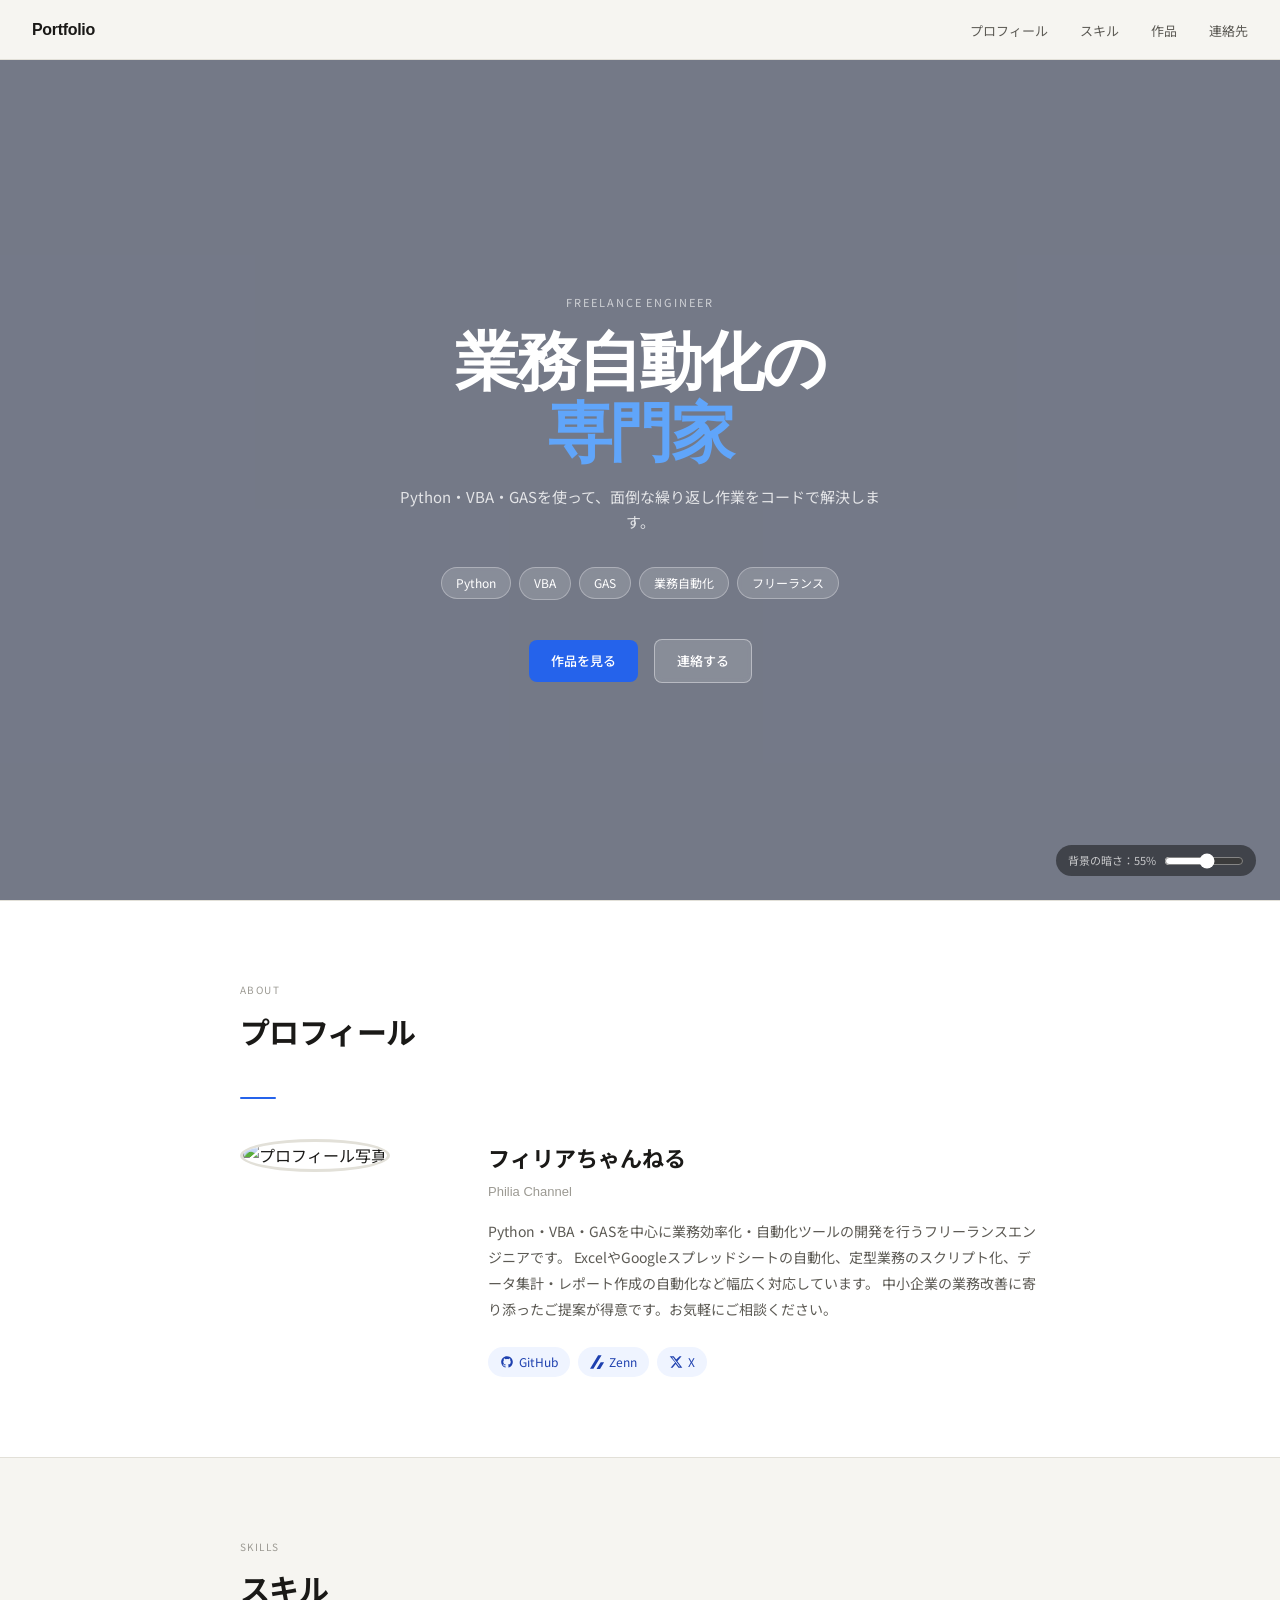
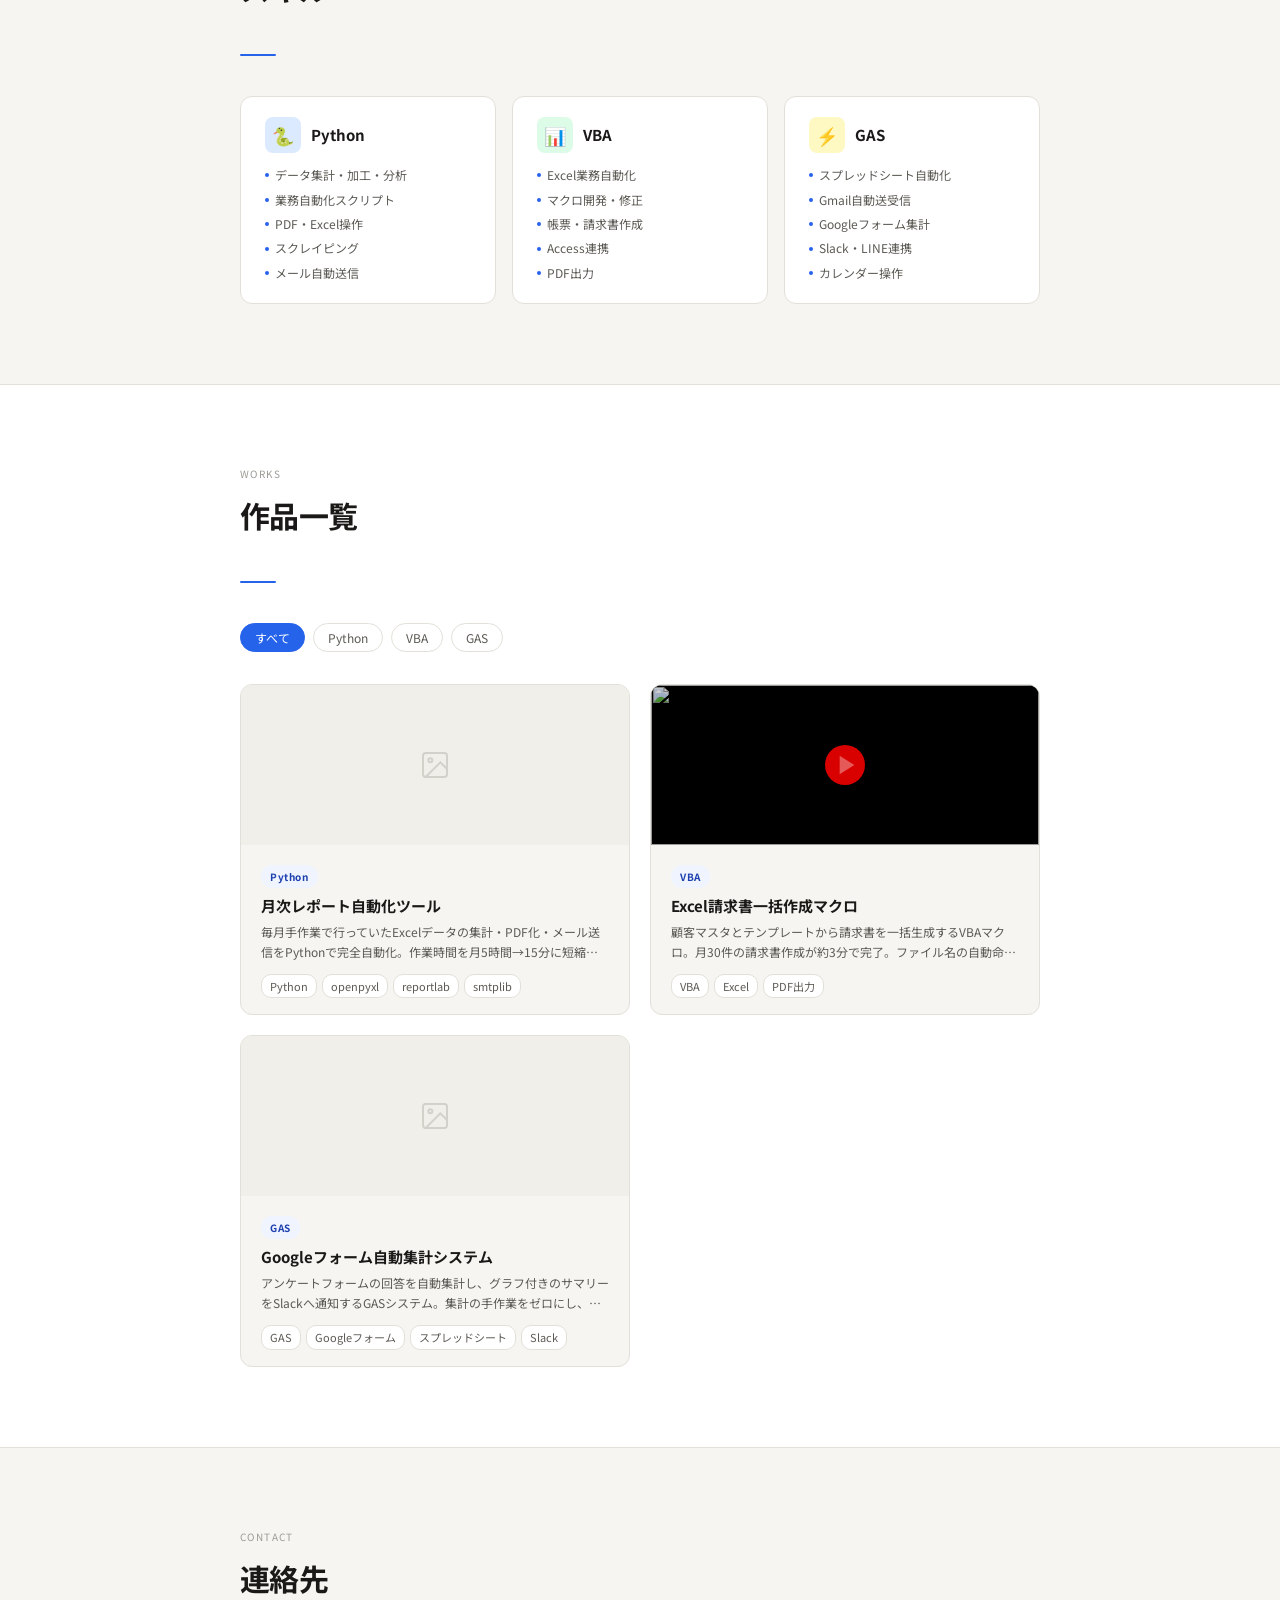
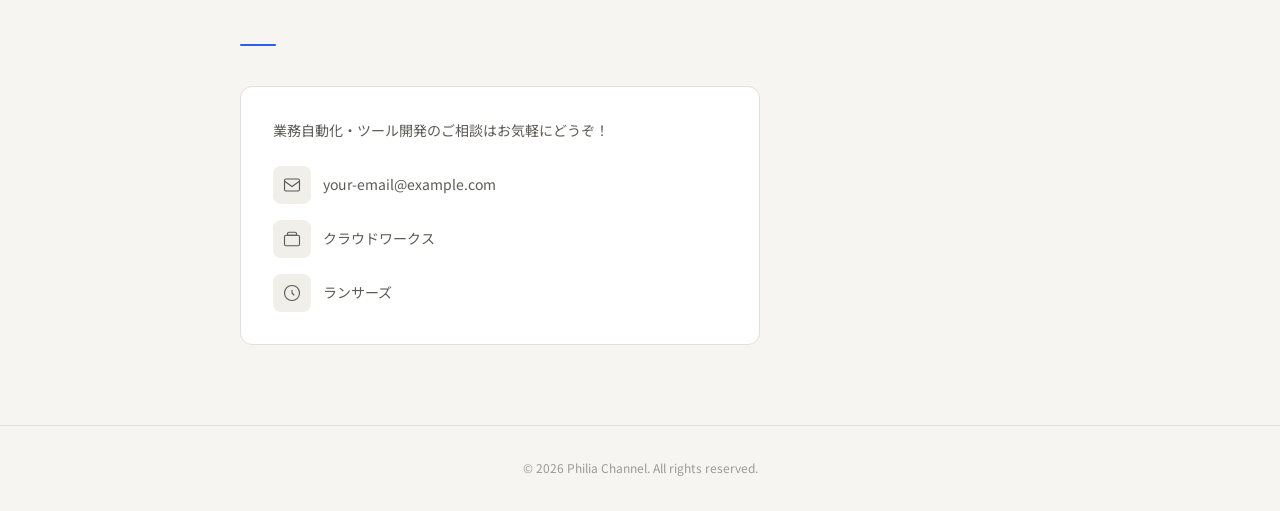
==== commit 34aed4f8: "Update index.html" ====
--- a/index.html
+++ b/index.html
@@ -68,16 +68,17 @@
       <div class="sec-divider"></div>
       <div class="profile-grid">
         <div>
-          <!-- 画像あり: <img src="images/profile.jpg" alt="プロフィール写真" class="profile-img"> -->
+          <img src="images/profile.png" alt="プロフィール写真" class="profile-img">
+          <!-- 画像あり: <img src="images/profile.png" alt="プロフィール写真" class="profile-img"> -->
           <!-- 推奨サイズ: 400×400px -->
-          <div class="profile-img-placeholder">
-            <svg viewBox="0 0 24 24" fill="none" stroke="currentColor" stroke-width="1.5"><circle cx="12" cy="8" r="4"/><path d="M4 20c0-4 3.6-7 8-7s8 3 8 7"/></svg>
-            <span>400×400px</span>
-          </div>
+          <!-- <div class="profile-img-placeholder"> -->
+            <!-- <svg viewBox="0 0 24 24" fill="none" stroke="currentColor" stroke-width="1.5"><circle cx="12" cy="8" r="4"/><path d="M4 20c0-4 3.6-7 8-7s8 3 8 7"/></svg> -->
+            <!-- <span>400×400px</span> -->
+          <!-- </div> -->
         </div>
         <div>
-          <div class="profile-name">お名前</div>
-          <div class="profile-en">Your Name</div>
+          <div class="profile-name">フィリアちゃんねる</div>
+          <div class="profile-en">Philia Channel</div>
           <p class="profile-bio">
             Python・VBA・GASを中心に業務効率化・自動化ツールの開発を行うフリーランスエンジニアです。
             ExcelやGoogleスプレッドシートの自動化、定型業務のスクリプト化、データ集計・レポート作成の自動化など幅広く対応しています。
@@ -197,7 +198,7 @@
 </main>
 
 <footer>
-  <p>&copy; 2025 Your Name. All rights reserved.</p>
+  <p>&copy; 2026 Philia Channel. All rights reserved.</p>
 </footer>
 
 <!-- MODAL -->
--- a/style.css
+++ b/style.css
@@ -0,0 +1,197 @@
+*,*::before,*::after{box-sizing:border-box;margin:0;padding:0}
+:root{
+  --bg:#f6f5f1;
+  --surface:#ffffff;
+  --surface2:#f0efe9;
+  --border:#e2e0d8;
+  --text:#1a1917;
+  --text2:#5c5a54;
+  --muted:#9c9a93;
+  --accent:#2563eb;
+  --accent-bg:#eff4ff;
+  --accent-text:#1e40af;
+  --radius:12px;
+  --nav-h:60px;
+  --hero-overlay:0.55;
+}
+html{scroll-behavior:smooth}
+body{font-family:'Noto Sans JP',sans-serif;background:var(--bg);color:var(--text);line-height:1.7}
+
+/* NAV */
+nav{position:fixed;top:0;left:0;right:0;height:var(--nav-h);background:rgba(246,245,241,.92);backdrop-filter:blur(10px);border-bottom:1px solid var(--border);z-index:100;display:flex;align-items:center;justify-content:space-between;padding:0 2rem}
+.nav-logo{font-family:'Inter',sans-serif;font-weight:700;font-size:16px;letter-spacing:-.02em;color:var(--text);text-decoration:none}
+.nav-links{display:flex;gap:2rem;list-style:none}
+.nav-links a{font-size:13px;color:var(--text2);text-decoration:none;transition:color .15s}
+.nav-links a:hover{color:var(--accent)}
+.hamburger{display:none;flex-direction:column;gap:5px;cursor:pointer;padding:4px}
+.hamburger span{display:block;width:22px;height:2px;background:var(--text);border-radius:2px;transition:all .3s}
+.hamburger.open span:nth-child(1){transform:translateY(7px) rotate(45deg)}
+.hamburger.open span:nth-child(2){opacity:0}
+.hamburger.open span:nth-child(3){transform:translateY(-7px) rotate(-45deg)}
+.mobile-menu{display:none;position:fixed;top:var(--nav-h);left:0;right:0;background:var(--surface);border-bottom:1px solid var(--border);padding:1.5rem 2rem;z-index:99;flex-direction:column;gap:1.25rem}
+.mobile-menu a{font-size:15px;color:var(--text2);text-decoration:none}
+.mobile-menu.open{display:flex}
+
+main{padding-top:var(--nav-h)}
+section{padding:5rem 1.5rem}
+.inner{max-width:800px;margin:0 auto}
+
+/* HERO */
+#hero{
+  position:relative;
+  padding:7rem 1.5rem 6rem;
+  text-align:center;
+  overflow:hidden;
+  min-height:calc(100vh - var(--nav-h));
+  display:flex;
+  align-items:center;
+}
+.hero-bg{
+  position:absolute;
+  inset:0;
+  background-image:url('images/hero-bg.jpg');
+  background-size:cover;
+  background-position:center;
+  background-repeat:no-repeat;
+  z-index:0;
+}
+.hero-overlay{
+  position:absolute;
+  inset:0;
+  background:rgba(10,20,50,var(--hero-overlay));
+  z-index:1;
+}
+.hero-inner{
+  position:relative;
+  z-index:2;
+  width:100%;
+  max-width:640px;
+  margin:0 auto;
+}
+/* 透明度調整スライダーUI */
+.hero-opacity-ctrl{
+  position:absolute;
+  bottom:1.5rem;
+  right:1.5rem;
+  z-index:3;
+  display:flex;
+  align-items:center;
+  gap:8px;
+  background:rgba(0,0,0,.45);
+  padding:6px 12px;
+  border-radius:20px;
+}
+.hero-opacity-ctrl label{font-size:11px;color:rgba(255,255,255,.7);white-space:nowrap}
+.hero-opacity-ctrl input[type=range]{width:80px;accent-color:#fff}
+
+.hero-eyebrow{font-size:11px;letter-spacing:.18em;text-transform:uppercase;color:rgba(255,255,255,.65);margin-bottom:1rem}
+.hero-name{font-family:'Inter',sans-serif;font-size:clamp(36px,7vw,64px);font-weight:700;letter-spacing:-.04em;line-height:1.1;margin-bottom:1rem;color:#fff}
+.hero-name span{color:#60a5fa}
+.hero-sub{font-size:15px;color:rgba(255,255,255,.8);max-width:480px;margin:0 auto 2rem}
+.hero-tags{display:flex;flex-wrap:wrap;gap:8px;justify-content:center;margin-bottom:2.5rem}
+.hero-tag{background:rgba(255,255,255,.15);border:1px solid rgba(255,255,255,.3);backdrop-filter:blur(4px);border-radius:20px;font-size:12px;padding:5px 14px;color:#fff}
+.btn{display:inline-flex;align-items:center;gap:6px;background:var(--accent);color:#fff;font-size:13px;font-weight:500;padding:10px 22px;border-radius:8px;text-decoration:none;transition:opacity .15s}
+.btn:hover{opacity:.85}
+.btn-outline{background:rgba(255,255,255,.15);color:#fff;border:1px solid rgba(255,255,255,.4);backdrop-filter:blur(4px);margin-left:.75rem}
+.btn-outline:hover{background:rgba(255,255,255,.25);opacity:1}
+
+/* SECTION HEADING */
+.sec-label{font-size:10px;letter-spacing:.14em;text-transform:uppercase;color:var(--muted);margin-bottom:.5rem}
+.sec-title{font-size:clamp(22px,4vw,30px);font-weight:700;letter-spacing:-.02em;margin-bottom:2.5rem}
+.sec-divider{width:36px;height:2px;background:var(--accent);border-radius:2px;margin:.6rem 0 2.5rem}
+
+/* PROFILE */
+#profile{background:var(--surface);border-top:1px solid var(--border);border-bottom:1px solid var(--border)}
+.profile-grid{display:grid;grid-template-columns:200px 1fr;gap:3rem;align-items:start}
+.profile-img{width:200px;height:200px;border-radius:50%;object-fit:cover;border:3px solid var(--border)}
+.profile-img-placeholder{width:200px;height:200px;border-radius:50%;background:var(--surface2);border:3px solid var(--border);display:flex;flex-direction:column;align-items:center;justify-content:center;gap:8px;color:var(--muted);font-size:12px;text-align:center}
+.profile-img-placeholder svg{width:40px;height:40px;opacity:.4}
+.profile-name{font-size:22px;font-weight:700;margin-bottom:.3rem}
+.profile-en{font-size:13px;color:var(--muted);margin-bottom:1rem;font-family:'Inter',sans-serif}
+.profile-bio{font-size:14px;color:var(--text2);line-height:1.85;margin-bottom:1.5rem}
+.profile-links{display:flex;flex-wrap:wrap;gap:8px}
+.profile-link{display:inline-flex;align-items:center;gap:5px;font-size:12px;color:var(--accent-text);background:var(--accent-bg);padding:5px 12px;border-radius:20px;text-decoration:none;transition:opacity .15s}
+.profile-link:hover{opacity:.8}
+
+/* SKILL */
+.skill-grid{display:grid;grid-template-columns:repeat(auto-fit,minmax(220px,1fr));gap:1rem}
+.skill-card{background:var(--surface);border:1px solid var(--border);border-radius:var(--radius);padding:1.25rem 1.5rem}
+.skill-card-head{display:flex;align-items:center;gap:10px;margin-bottom:.75rem}
+.skill-icon{width:36px;height:36px;border-radius:8px;display:flex;align-items:center;justify-content:center;font-size:18px}
+.skill-icon.py{background:#dbeafe}
+.skill-icon.vb{background:#dcfce7}
+.skill-icon.ga{background:#fef9c3}
+.skill-name{font-size:15px;font-weight:700}
+.skill-items{list-style:none;display:flex;flex-direction:column;gap:4px}
+.skill-items li{font-size:12px;color:var(--text2);display:flex;align-items:center;gap:6px}
+.skill-items li::before{content:'';display:block;width:4px;height:4px;border-radius:50%;background:var(--accent);flex-shrink:0}
+
+/* WORKS */
+#works{background:var(--surface);border-top:1px solid var(--border);border-bottom:1px solid var(--border)}
+.works-nav{display:flex;gap:8px;margin-bottom:2rem;flex-wrap:wrap}
+.filter-btn{font-size:12px;padding:5px 14px;border:1px solid var(--border);border-radius:20px;background:transparent;color:var(--text2);cursor:pointer;transition:all .15s;font-family:'Noto Sans JP',sans-serif}
+.filter-btn.active,.filter-btn:hover{background:var(--accent);color:#fff;border-color:var(--accent)}
+.works-grid{display:grid;grid-template-columns:repeat(auto-fill,minmax(300px,1fr));gap:1.25rem}
+.work-card{background:var(--bg);border:1px solid var(--border);border-radius:var(--radius);overflow:hidden;transition:transform .2s,box-shadow .2s;cursor:pointer;text-decoration:none;color:inherit;display:block}
+.work-card:hover{transform:translateY(-3px);box-shadow:0 8px 24px rgba(0,0,0,.08)}
+.work-thumb{height:160px;background:var(--surface2);overflow:hidden;position:relative}
+.work-thumb img{width:100%;height:100%;object-fit:cover}
+.work-thumb-placeholder{width:100%;height:100%;display:flex;align-items:center;justify-content:center;color:var(--muted)}
+.work-thumb-placeholder svg{width:32px;height:32px;opacity:.35}
+.work-info{padding:1rem 1.25rem}
+.work-badge{display:inline-block;font-size:10px;font-weight:700;letter-spacing:.06em;background:var(--accent-bg);color:var(--accent-text);padding:3px 9px;border-radius:20px;margin-bottom:.5rem}
+.work-title{font-size:15px;font-weight:700;margin-bottom:.4rem;line-height:1.3}
+.work-desc{font-size:12px;color:var(--text2);line-height:1.65;margin-bottom:.75rem;display:-webkit-box;-webkit-line-clamp:2;-webkit-box-orient:vertical;overflow:hidden}
+.work-tags{display:flex;flex-wrap:wrap;gap:5px}
+.work-tag{font-size:11px;background:var(--surface);border:1px solid var(--border);color:var(--text2);padding:2px 8px;border-radius:10px}
+
+/* MODAL */
+.modal-overlay{display:none;position:fixed;inset:0;background:rgba(0,0,0,.5);z-index:200;align-items:center;justify-content:center;padding:1rem}
+.modal-overlay.open{display:flex}
+.modal{background:var(--surface);border-radius:var(--radius);max-width:660px;width:100%;max-height:90vh;overflow-y:auto}
+.modal-header{padding:1.25rem 1.5rem;border-bottom:1px solid var(--border);display:flex;align-items:flex-start;justify-content:space-between;gap:1rem;position:sticky;top:0;background:var(--surface);z-index:1}
+.modal-close{background:none;border:none;cursor:pointer;color:var(--muted);font-size:22px;line-height:1;padding:2px 6px}
+.modal-close:hover{color:var(--text)}
+.modal-body{padding:1.5rem}
+
+/* 動画 or サムネ */
+.modal-media{border-radius:8px;overflow:hidden;margin-bottom:1.5rem;background:var(--surface2)}
+.modal-media img{width:100%;height:220px;object-fit:cover;display:block}
+.modal-media iframe{width:100%;aspect-ratio:16/9;border:none;display:block}
+.modal-media-placeholder{height:220px;display:flex;align-items:center;justify-content:center;color:var(--muted)}
+.modal-media-placeholder svg{width:40px;height:40px;opacity:.3}
+
+.modal-sec{margin-bottom:1.25rem}
+.modal-sec-label{font-size:10px;font-weight:700;letter-spacing:.1em;text-transform:uppercase;color:var(--muted);margin-bottom:.5rem}
+.flow{display:flex;flex-wrap:wrap;align-items:center;gap:6px}
+.flow-step{background:var(--accent-bg);border:1px solid #bfdbfe;color:var(--accent-text);font-size:12px;font-weight:500;padding:5px 12px;border-radius:6px;white-space:nowrap}
+.flow-arrow{color:var(--muted);font-size:13px}
+.modal-desc{font-size:14px;color:var(--text2);line-height:1.8}
+.modal-tags{display:flex;flex-wrap:wrap;gap:6px}
+.modal-tag{font-size:12px;background:var(--surface2);border:1px solid var(--border);color:var(--text2);padding:4px 10px;border-radius:20px}
+.modal-link{display:inline-flex;align-items:center;gap:6px;font-size:13px;color:var(--accent-text);background:var(--accent-bg);padding:8px 16px;border-radius:8px;text-decoration:none;margin-top:1rem;transition:opacity .15s}
+.modal-link:hover{opacity:.8}
+
+/* CONTACT */
+.contact-card{background:var(--surface);border:1px solid var(--border);border-radius:var(--radius);padding:2rem;max-width:520px}
+.contact-items{display:flex;flex-direction:column;gap:1rem;margin-top:1.5rem}
+.contact-item{display:flex;align-items:center;gap:12px;font-size:14px;color:var(--text2);text-decoration:none;transition:color .15s}
+.contact-item:hover{color:var(--accent)}
+.contact-icon{width:38px;height:38px;border-radius:8px;background:var(--surface2);display:flex;align-items:center;justify-content:center;flex-shrink:0}
+.contact-icon svg{width:18px;height:18px}
+
+/* FOOTER */
+footer{text-align:center;padding:2rem;font-size:12px;color:var(--muted);border-top:1px solid var(--border)}
+
+/* RESPONSIVE */
+@media(max-width:640px){
+  nav{padding:0 1.25rem}
+  .nav-links{display:none}
+  .hamburger{display:flex}
+  section{padding:3.5rem 1.25rem}
+  #hero{min-height:auto;padding:5rem 1.25rem 4rem}
+  .profile-grid{grid-template-columns:1fr;gap:1.5rem}
+  .profile-img,.profile-img-placeholder{width:120px;height:120px;margin:0 auto}
+  .works-grid{grid-template-columns:1fr}
+  .hero-opacity-ctrl{right:.75rem;bottom:.75rem}
+}
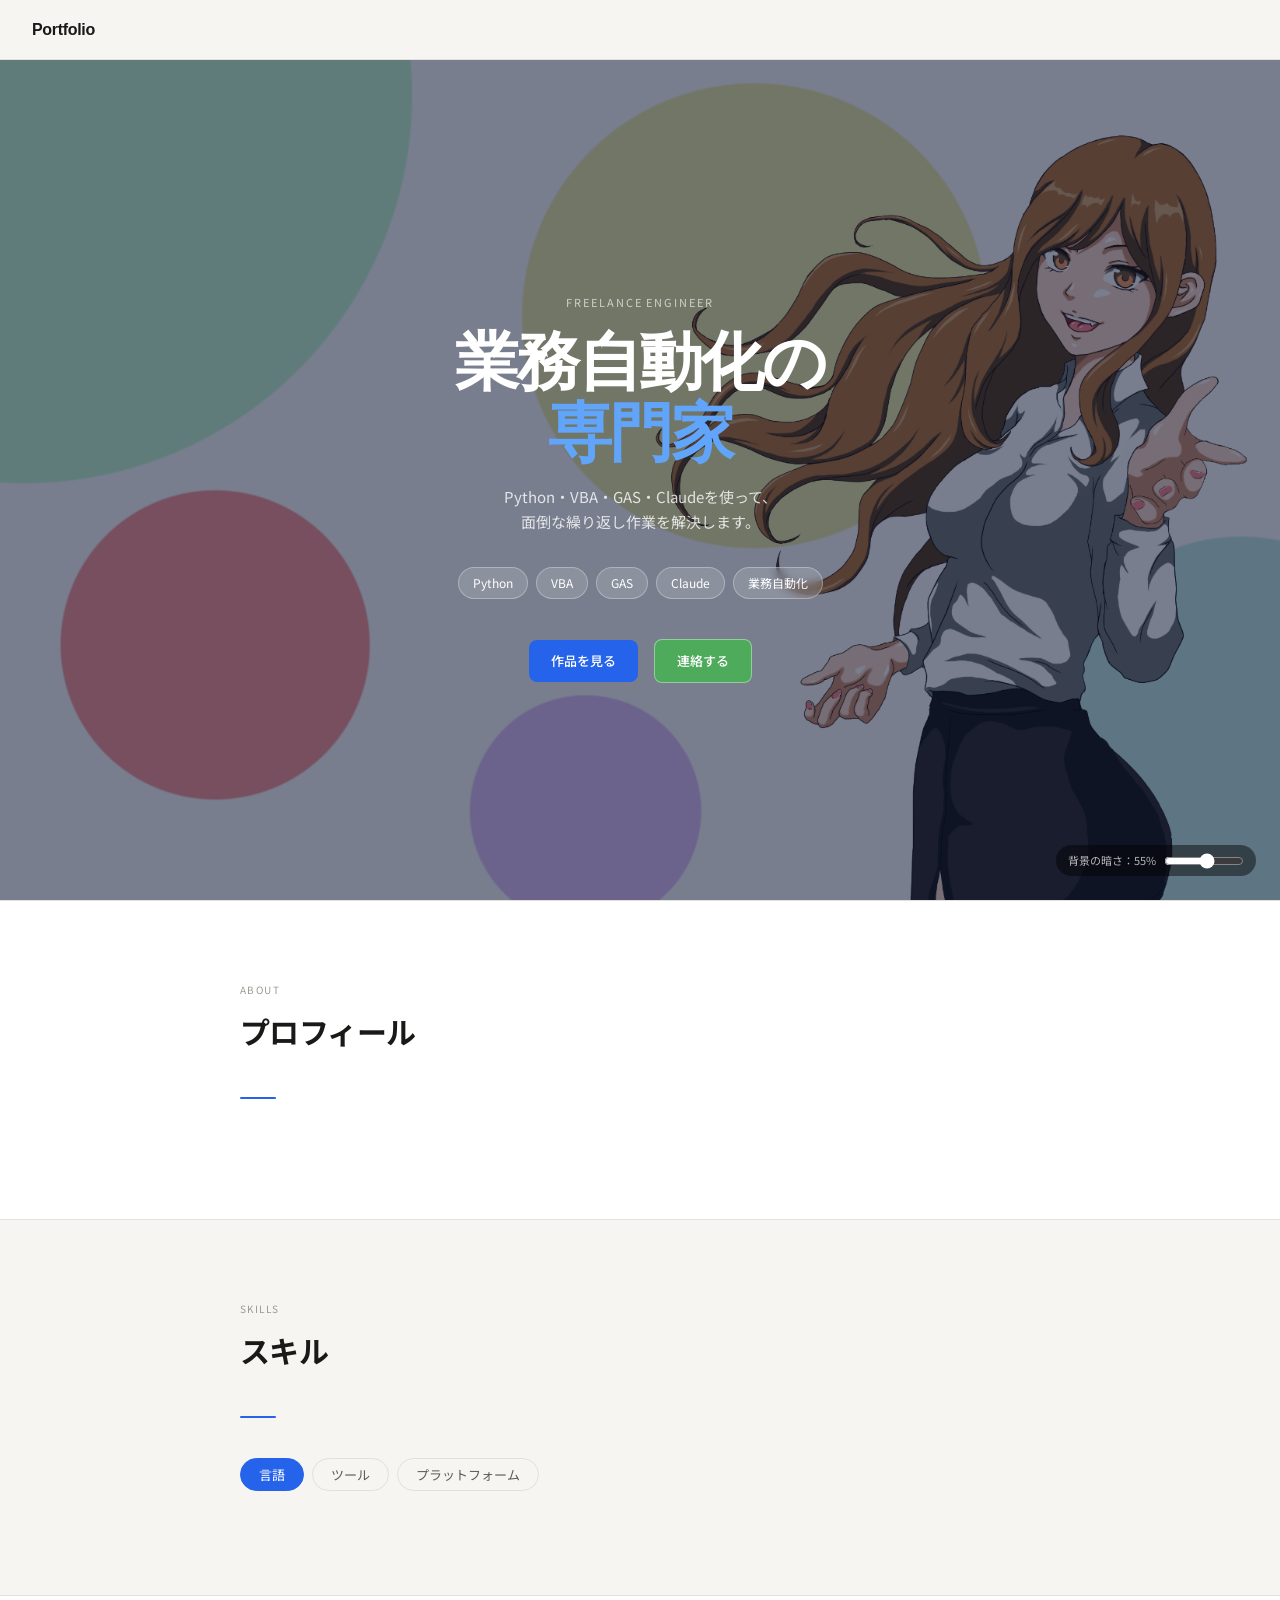
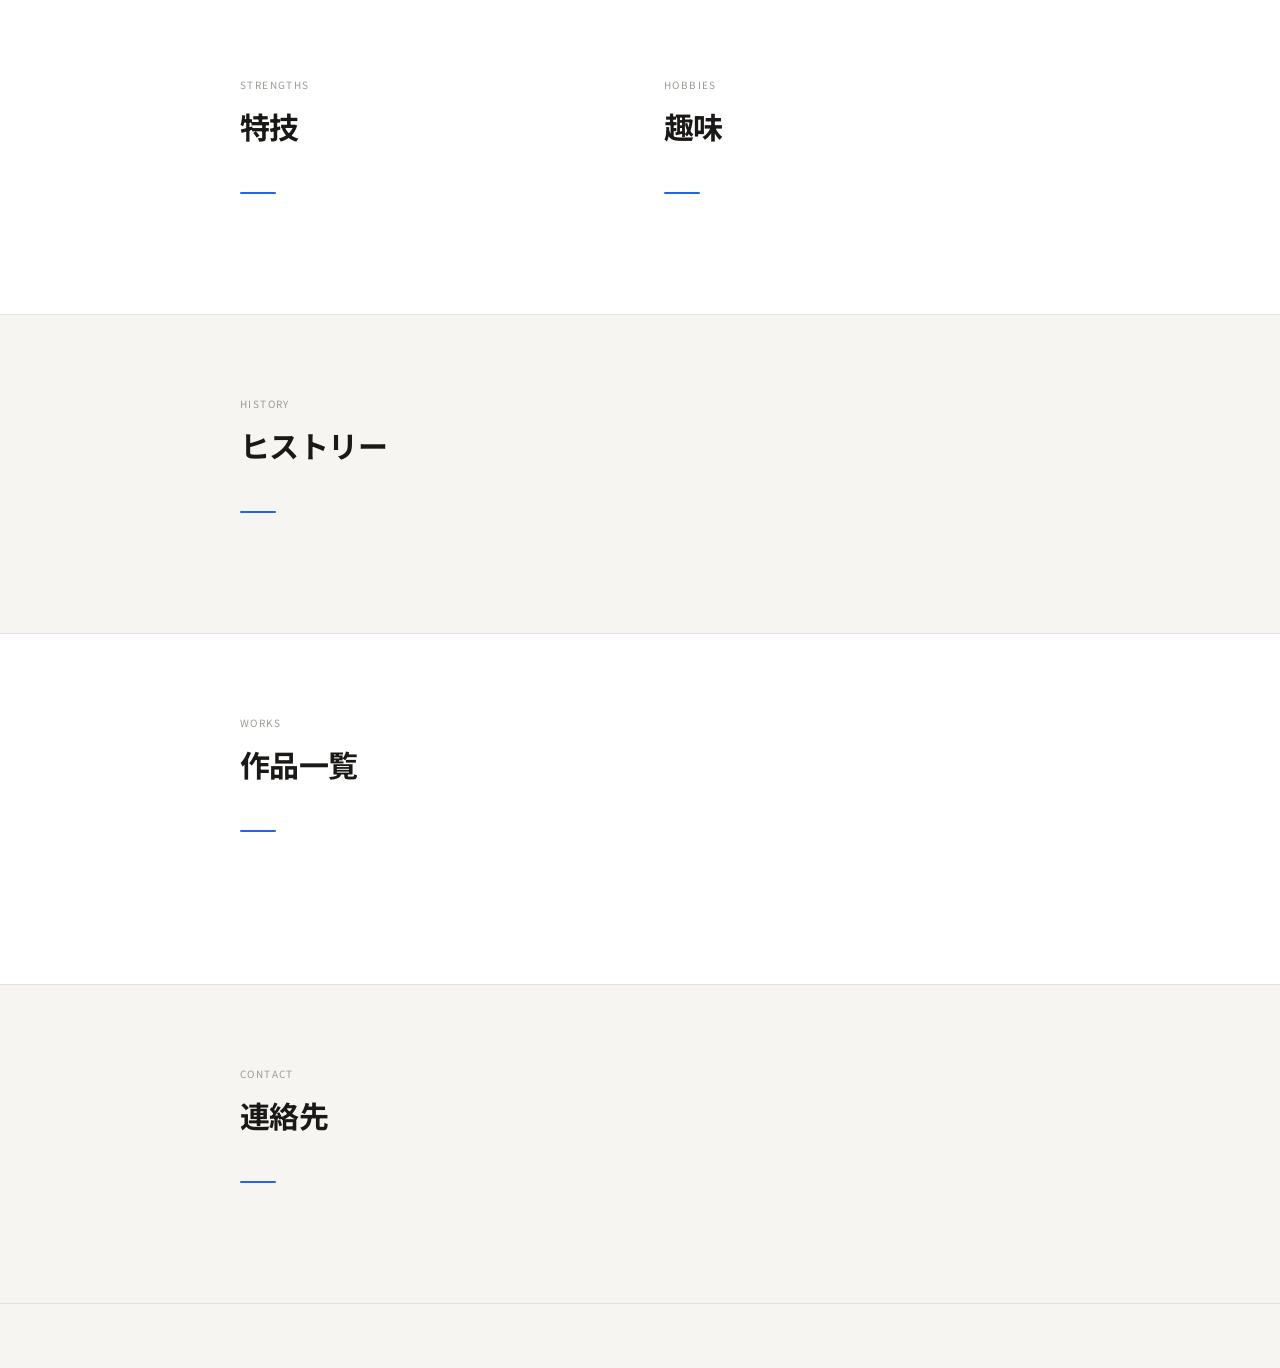
==== commit 3f6f0eda: "Add files via upload" ====
--- a/index.html
+++ b/index.html
@@ -3,7 +3,7 @@
 <head>
 <meta charset="UTF-8">
 <meta name="viewport" content="width=device-width, initial-scale=1.0">
-<meta name="description" content="Python・VBA・GASによる業務自動化のフリーランスエンジニアのポートフォリオ">
+<meta name="description" content="Python・VBA・GAS・Claudeによる業務自動化のフリーランスエンジニアのポートフォリオ">
 <title>Portfolio</title>
 <link rel="preconnect" href="https://fonts.googleapis.com">
 <link href="https://fonts.googleapis.com/css2?family=Noto+Sans+JP:wght@400;500;700&family=Inter:wght@400;500;700&display=swap" rel="stylesheet">
@@ -14,22 +14,12 @@
 <!-- NAV -->
 <nav>
   <a href="#hero" class="nav-logo">Portfolio</a>
-  <ul class="nav-links">
-    <li><a href="#profile">プロフィール</a></li>
-    <li><a href="#skill">スキル</a></li>
-    <li><a href="#works">作品</a></li>
-    <li><a href="#contact">連絡先</a></li>
-  </ul>
+  <ul class="nav-links" id="nav-links"></ul>
   <div class="hamburger" id="hamburger" onclick="toggleMenu()" aria-label="メニュー">
-    <span></span><span></span><span></span>
+  <span></span><span></span><span></span>
   </div>
 </nav>
-<div class="mobile-menu" id="mobile-menu">
-  <a href="#profile" onclick="closeMenu()">プロフィール</a>
-  <a href="#skill" onclick="closeMenu()">スキル</a>
-  <a href="#works" onclick="closeMenu()">作品</a>
-  <a href="#contact" onclick="closeMenu()">連絡先</a>
-</div>
+<div class="mobile-menu" id="mobile-menu"></div>
 
 <main>
 
@@ -40,16 +30,17 @@
     <div class="hero-inner">
       <p class="hero-eyebrow">Freelance Engineer</p>
       <h1 class="hero-name">業務自動化の<br><span>専門家</span></h1>
-      <p class="hero-sub">Python・VBA・GASを使って、面倒な繰り返し作業をコードで解決します。</p>
+      <p class="hero-sub">Python・VBA・GAS・Claudeを使って、<br>面倒な繰り返し作業を解決します。</p>
       <div class="hero-tags">
         <span class="hero-tag">Python</span>
         <span class="hero-tag">VBA</span>
         <span class="hero-tag">GAS</span>
+        <span class="hero-tag">Claude</span>
         <span class="hero-tag">業務自動化</span>
-        <span class="hero-tag">フリーランス</span>
       </div>
       <div>
-        <a href="#works" class="btn">作品を見る</a>
+        <!-- <a href="#works" class="btn">作品を見る</a> -->
+        <a href="#works" class="btn btn-primary">作品を見る</a>
         <a href="#contact" class="btn btn-outline">連絡する</a>
       </div>
     </div>
@@ -66,40 +57,7 @@
       <p class="sec-label">About</p>
       <h2 class="sec-title">プロフィール</h2>
       <div class="sec-divider"></div>
-      <div class="profile-grid">
-        <div>
-          <img src="images/profile.png" alt="プロフィール写真" class="profile-img">
-          <!-- 画像あり: <img src="images/profile.png" alt="プロフィール写真" class="profile-img"> -->
-          <!-- 推奨サイズ: 400×400px -->
-          <!-- <div class="profile-img-placeholder"> -->
-            <!-- <svg viewBox="0 0 24 24" fill="none" stroke="currentColor" stroke-width="1.5"><circle cx="12" cy="8" r="4"/><path d="M4 20c0-4 3.6-7 8-7s8 3 8 7"/></svg> -->
-            <!-- <span>400×400px</span> -->
-          <!-- </div> -->
-        </div>
-        <div>
-          <div class="profile-name">フィリアちゃんねる</div>
-          <div class="profile-en">Philia Channel</div>
-          <p class="profile-bio">
-            Python・VBA・GASを中心に業務効率化・自動化ツールの開発を行うフリーランスエンジニアです。
-            ExcelやGoogleスプレッドシートの自動化、定型業務のスクリプト化、データ集計・レポート作成の自動化など幅広く対応しています。
-            中小企業の業務改善に寄り添ったご提案が得意です。お気軽にご相談ください。
-          </p>
-          <div class="profile-links">
-            <a href="https://github.com/（ユーザー名）" class="profile-link" target="_blank">
-              <svg width="14" height="14" viewBox="0 0 24 24" fill="currentColor"><path d="M12 2C6.477 2 2 6.477 2 12c0 4.418 2.865 8.166 6.839 9.489.5.092.682-.217.682-.482 0-.237-.009-.868-.013-1.703-2.782.604-3.369-1.342-3.369-1.342-.454-1.155-1.11-1.462-1.11-1.462-.908-.62.069-.608.069-.608 1.003.07 1.531 1.03 1.531 1.03.892 1.529 2.341 1.087 2.91.832.092-.647.35-1.088.636-1.338-2.22-.253-4.555-1.11-4.555-4.943 0-1.091.39-1.984 1.029-2.683-.103-.253-.446-1.27.098-2.647 0 0 .84-.269 2.75 1.025A9.578 9.578 0 0112 6.836c.85.004 1.705.114 2.504.336 1.909-1.294 2.747-1.025 2.747-1.025.546 1.377.202 2.394.1 2.647.64.699 1.028 1.592 1.028 2.683 0 3.842-2.339 4.687-4.566 4.935.359.309.678.919.678 1.852 0 1.336-.012 2.415-.012 2.743 0 .267.18.579.688.481C19.138 20.163 22 16.418 22 12c0-5.523-4.477-10-10-10z"/></svg>
-              GitHub
-            </a>
-            <a href="https://zenn.dev/（ユーザー名）" class="profile-link" target="_blank">
-              <svg width="14" height="14" viewBox="0 0 24 24" fill="currentColor"><path d="M.264 23.771h4.984c.264 0 .498-.147.645-.352L19.614.874c.176-.293-.029-.645-.381-.645h-4.72c-.235 0-.44.117-.557.323L.03 23.361c-.088.176.029.41.234.41zM17.445 23.419l6.479-10.408c.205-.323-.029-.733-.41-.733h-4.691c-.205 0-.41.117-.527.294l-6.655 10.672c-.176.264.029.586.351.586h4.982c.264 0 .499-.147.47-.41z"/></svg>
-              Zenn
-            </a>
-            <a href="https://x.com/（ユーザー名）" class="profile-link" target="_blank">
-              <svg width="14" height="14" viewBox="0 0 24 24" fill="currentColor"><path d="M18.244 2.25h3.308l-7.227 8.26 8.502 11.24H16.17l-4.714-6.231-5.401 6.231H2.748l7.73-8.835L1.254 2.25H8.08l4.259 5.631 5.905-5.631zm-1.161 17.52h1.833L7.084 4.126H5.117L17.083 19.77z"/></svg>
-              X
-            </a>
-          </div>
-        </div>
-      </div>
+      <div id="profile-content"></div>
     </div>
   </section>
 
@@ -109,47 +67,42 @@
       <p class="sec-label">Skills</p>
       <h2 class="sec-title">スキル</h2>
       <div class="sec-divider"></div>
-      <div class="skill-grid">
-        <div class="skill-card">
-          <div class="skill-card-head">
-            <div class="skill-icon py">🐍</div>
-            <div class="skill-name">Python</div>
-          </div>
-          <ul class="skill-items">
-            <li>データ集計・加工・分析</li>
-            <li>業務自動化スクリプト</li>
-            <li>PDF・Excel操作</li>
-            <li>スクレイピング</li>
-            <li>メール自動送信</li>
-          </ul>
+      <div class="skill-tabs">
+        <button class="skill-tab active" onclick="switchSkillTab('languages',this)">言語</button>
+        <button class="skill-tab" onclick="switchSkillTab('tools',this)">ツール</button>
+        <button class="skill-tab" onclick="switchSkillTab('platforms',this)">プラットフォーム</button>
+      </div>
+      <div id="skill-content"></div>
+    </div>
+  </section>
+
+  <!-- STRENGTHS & HOBBIES -->
+  <section id="strengths">
+    <div class="inner">
+      <div class="sh-grid">
+        <div>
+          <p class="sec-label">Strengths</p>
+          <h2 class="sec-title">特技</h2>
+          <div class="sec-divider"></div>
+          <div id="strengths-content"></div>
         </div>
-        <div class="skill-card">
-          <div class="skill-card-head">
-            <div class="skill-icon vb">📊</div>
-            <div class="skill-name">VBA</div>
-          </div>
-          <ul class="skill-items">
-            <li>Excel業務自動化</li>
-            <li>マクロ開発・修正</li>
-            <li>帳票・請求書作成</li>
-            <li>Access連携</li>
-            <li>PDF出力</li>
-          </ul>
-        </div>
-        <div class="skill-card">
-          <div class="skill-card-head">
-            <div class="skill-icon ga">⚡</div>
-            <div class="skill-name">GAS</div>
-          </div>
-          <ul class="skill-items">
-            <li>スプレッドシート自動化</li>
-            <li>Gmail自動送受信</li>
-            <li>Googleフォーム集計</li>
-            <li>Slack・LINE連携</li>
-            <li>カレンダー操作</li>
-          </ul>
+        <div>
+          <p class="sec-label">Hobbies</p>
+          <h2 class="sec-title">趣味</h2>
+          <div class="sec-divider"></div>
+          <div id="hobbies-content"></div>
         </div>
       </div>
+    </div>
+  </section>
+
+  <!-- HISTORY -->
+  <section id="history">
+    <div class="inner">
+      <p class="sec-label">History</p>
+      <h2 class="sec-title">ヒストリー</h2>
+      <div class="sec-divider"></div>
+      <div id="history-content"></div>
     </div>
   </section>
 
@@ -159,12 +112,7 @@
       <p class="sec-label">Works</p>
       <h2 class="sec-title">作品一覧</h2>
       <div class="sec-divider"></div>
-      <div class="works-nav">
-        <button class="filter-btn active" onclick="filter('all',this)">すべて</button>
-        <button class="filter-btn" onclick="filter('Python',this)">Python</button>
-        <button class="filter-btn" onclick="filter('VBA',this)">VBA</button>
-        <button class="filter-btn" onclick="filter('GAS',this)">GAS</button>
-      </div>
+      <div id="works-filter" class="works-nav"></div>
       <div class="works-grid" id="works-grid"></div>
     </div>
   </section>
@@ -175,31 +123,13 @@
       <p class="sec-label">Contact</p>
       <h2 class="sec-title">連絡先</h2>
       <div class="sec-divider"></div>
-      <div class="contact-card">
-        <p style="font-size:14px;color:var(--text2)">業務自動化・ツール開発のご相談はお気軽にどうぞ！</p>
-        <div class="contact-items">
-          <a href="mailto:your-email@example.com" class="contact-item">
-            <div class="contact-icon"><svg viewBox="0 0 24 24" fill="none" stroke="currentColor" stroke-width="1.5"><rect x="2" y="4" width="20" height="16" rx="2"/><path d="M2 7l10 7 10-7"/></svg></div>
-            your-email@example.com
-          </a>
-          <a href="https://crowdworks.jp/public/employees/（ID）" class="contact-item" target="_blank">
-            <div class="contact-icon"><svg viewBox="0 0 24 24" fill="none" stroke="currentColor" stroke-width="1.5"><path d="M20 7H4a2 2 0 00-2 2v10a2 2 0 002 2h16a2 2 0 002-2V9a2 2 0 00-2-2z"/><path d="M16 3H8a2 2 0 00-2 2v2h12V5a2 2 0 00-2-2z"/></svg></div>
-            クラウドワークス
-          </a>
-          <a href="https://www.lancers.jp/profile/（ユーザー名）" class="contact-item" target="_blank">
-            <div class="contact-icon"><svg viewBox="0 0 24 24" fill="none" stroke="currentColor" stroke-width="1.5"><circle cx="12" cy="12" r="10"/><path d="M12 8v4l3 3"/></svg></div>
-            ランサーズ
-          </a>
-        </div>
-      </div>
+      <div id="contact-content"></div>
     </div>
   </section>
 
 </main>
 
-<footer>
-  <p>&copy; 2026 Philia Channel. All rights reserved.</p>
-</footer>
+<footer id="footer-content"></footer>
 
 <!-- MODAL -->
 <div class="modal-overlay" id="modal-overlay" onclick="closeModal(event)">
@@ -234,6 +164,7 @@
   </div>
 </div>
 
+<script src="config.js"></script>
 <script src="main.js"></script>
 </body>
 </html>
--- a/style.css
+++ b/style.css
@@ -49,7 +49,7 @@
 .hero-bg{
   position:absolute;
   inset:0;
-  background-image:url('images/hero-bg.jpg');
+  background-image:url('images/hero-bg.png');
   background-size:cover;
   background-position:center;
   background-repeat:no-repeat;
@@ -92,8 +92,19 @@
 .hero-tag{background:rgba(255,255,255,.15);border:1px solid rgba(255,255,255,.3);backdrop-filter:blur(4px);border-radius:20px;font-size:12px;padding:5px 14px;color:#fff}
 .btn{display:inline-flex;align-items:center;gap:6px;background:var(--accent);color:#fff;font-size:13px;font-weight:500;padding:10px 22px;border-radius:8px;text-decoration:none;transition:opacity .15s}
 .btn:hover{opacity:.85}
-.btn-outline{background:rgba(255,255,255,.15);color:#fff;border:1px solid rgba(255,255,255,.4);backdrop-filter:blur(4px);margin-left:.75rem}
-.btn-outline:hover{background:rgba(255,255,255,.25);opacity:1}
+.btn-outline{background:rgba(0,255,0,.35);color:#fff;border:1px solid rgba(255,255,255,.4);backdrop-filter:blur(4px);margin-left:.75rem}
+.btn-outline:hover{background:rgba(0,255,0,.45);opacity:1}
+
+/* 「作品を見る」ボタンのアニメーション */
+.btn-primary {
+  animation: btnPulse 2s ease-in-out infinite;
+}
+
+@keyframes btnPulse {
+  0%   { transform: scale(1);    box-shadow: 0 0 0 0 rgba(37,99,235,0.5); }
+  50%  { transform: scale(1.04); box-shadow: 0 0 0 10px rgba(37,99,235,0); }
+  100% { transform: scale(1);    box-shadow: 0 0 0 0 rgba(37,99,235,0); }
+}
 
 /* SECTION HEADING */
 .sec-label{font-size:10px;letter-spacing:.14em;text-transform:uppercase;color:var(--muted);margin-bottom:.5rem}
@@ -180,6 +191,50 @@
 .contact-icon{width:38px;height:38px;border-radius:8px;background:var(--surface2);display:flex;align-items:center;justify-content:center;flex-shrink:0}
 .contact-icon svg{width:18px;height:18px}
 
+/* ---- SKILL TABLE ---- */
+.skill-tabs{display:flex;gap:8px;margin-bottom:1.5rem;flex-wrap:wrap}
+.skill-tab{font-size:13px;padding:6px 18px;border:1px solid var(--border);border-radius:20px;background:transparent;color:var(--text2);cursor:pointer;font-family:'Noto Sans JP',sans-serif;transition:all .15s}
+.skill-tab.active,.skill-tab:hover{background:var(--accent);color:#fff;border-color:var(--accent)}
+.skill-table{display:flex;flex-direction:column;gap:10px}
+.skill-row{display:grid;grid-template-columns:1fr 60px auto;align-items:center;gap:1rem;background:var(--surface);border:1px solid var(--border);border-radius:10px;padding:.75rem 1.25rem}
+.skill-row-name{font-size:14px;font-weight:500}
+.skill-row-years{font-size:12px;color:var(--muted);text-align:center}
+.skill-row-stars{display:flex;gap:2px}
+.star{font-size:16px;color:#d1d5db;line-height:1}
+.star.on{color:#f59e0b}
+
+/* ---- STRENGTHS & HOBBIES ---- */
+#strengths{background:var(--surface);border-top:1px solid var(--border);border-bottom:1px solid var(--border)}
+.sh-grid{display:grid;grid-template-columns:1fr 1fr;gap:3rem}
+.sh-list{list-style:none;display:flex;flex-direction:column;gap:.6rem}
+.sh-list li{display:flex;align-items:flex-start;gap:.6rem;font-size:14px;color:var(--text2)}
+.sh-dot{color:var(--accent);font-size:12px;margin-top:3px;flex-shrink:0}
+
+/* ---- HISTORY / TIMELINE ---- */
+.timeline{display:flex;flex-direction:column}
+.tl-item{display:grid;grid-template-columns:120px 32px 1fr;gap:0 .75rem;position:relative}
+.tl-item:not(.last) .tl-line::after{content:'';position:absolute;left:calc(120px + .75rem + 15px);top:26px;bottom:0;width:2px;background:var(--border)}
+.tl-date{font-size:12px;color:var(--muted);padding-top:4px;text-align:right;white-space:nowrap}
+.tl-line{display:flex;flex-direction:column;align-items:center;position:relative}
+.tl-dot{width:12px;height:12px;border-radius:50%;background:var(--accent);border:2px solid var(--surface);box-shadow:0 0 0 2px var(--accent);margin-top:5px;flex-shrink:0;z-index:1}
+.tl-body{padding-bottom:2rem}
+.tl-title{font-size:14px;font-weight:700;margin-bottom:.3rem;line-height:1.4}
+.tl-desc{font-size:13px;color:var(--text2);line-height:1.7}
+
+/* ---- SLIDER ---- */
+.slider{position:relative;background:#000;border-radius:8px;overflow:hidden}
+.slides{display:flex;overflow:hidden}
+.slide{display:none;width:100%;flex-shrink:0}
+.slide.active{display:block}
+.slide img{width:100%;display:block;max-height:320px;object-fit:contain}
+.sl-prev,.sl-next{position:absolute;top:50%;transform:translateY(-50%);background:rgba(0,0,0,.5);color:#fff;border:none;width:36px;height:36px;border-radius:50%;font-size:22px;cursor:pointer;display:flex;align-items:center;justify-content:center;z-index:5;transition:background .15s}
+.sl-prev{left:8px}
+.sl-next{right:8px}
+.sl-prev:hover,.sl-next:hover{background:rgba(0,0,0,.75)}
+.sl-dots{display:flex;justify-content:center;gap:6px;padding:8px 0;background:rgba(0,0,0,.4)}
+.sl-dot{width:7px;height:7px;border-radius:50%;background:rgba(255,255,255,.4);cursor:pointer;transition:background .2s}
+.sl-dot.active{background:#fff}
+
 /* FOOTER */
 footer{text-align:center;padding:2rem;font-size:12px;color:var(--muted);border-top:1px solid var(--border)}
 
@@ -194,4 +249,8 @@
   .profile-img,.profile-img-placeholder{width:120px;height:120px;margin:0 auto}
   .works-grid{grid-template-columns:1fr}
   .hero-opacity-ctrl{right:.75rem;bottom:.75rem}
-}
+  .sh-grid{grid-template-columns:1fr;gap:2rem}
+  .tl-item{grid-template-columns:90px 28px 1fr}
+  .tl-item:not(.last) .tl-line::after{left:calc(90px + .75rem + 13px)}
+  .skill-row{grid-template-columns:1fr 50px auto}
+}
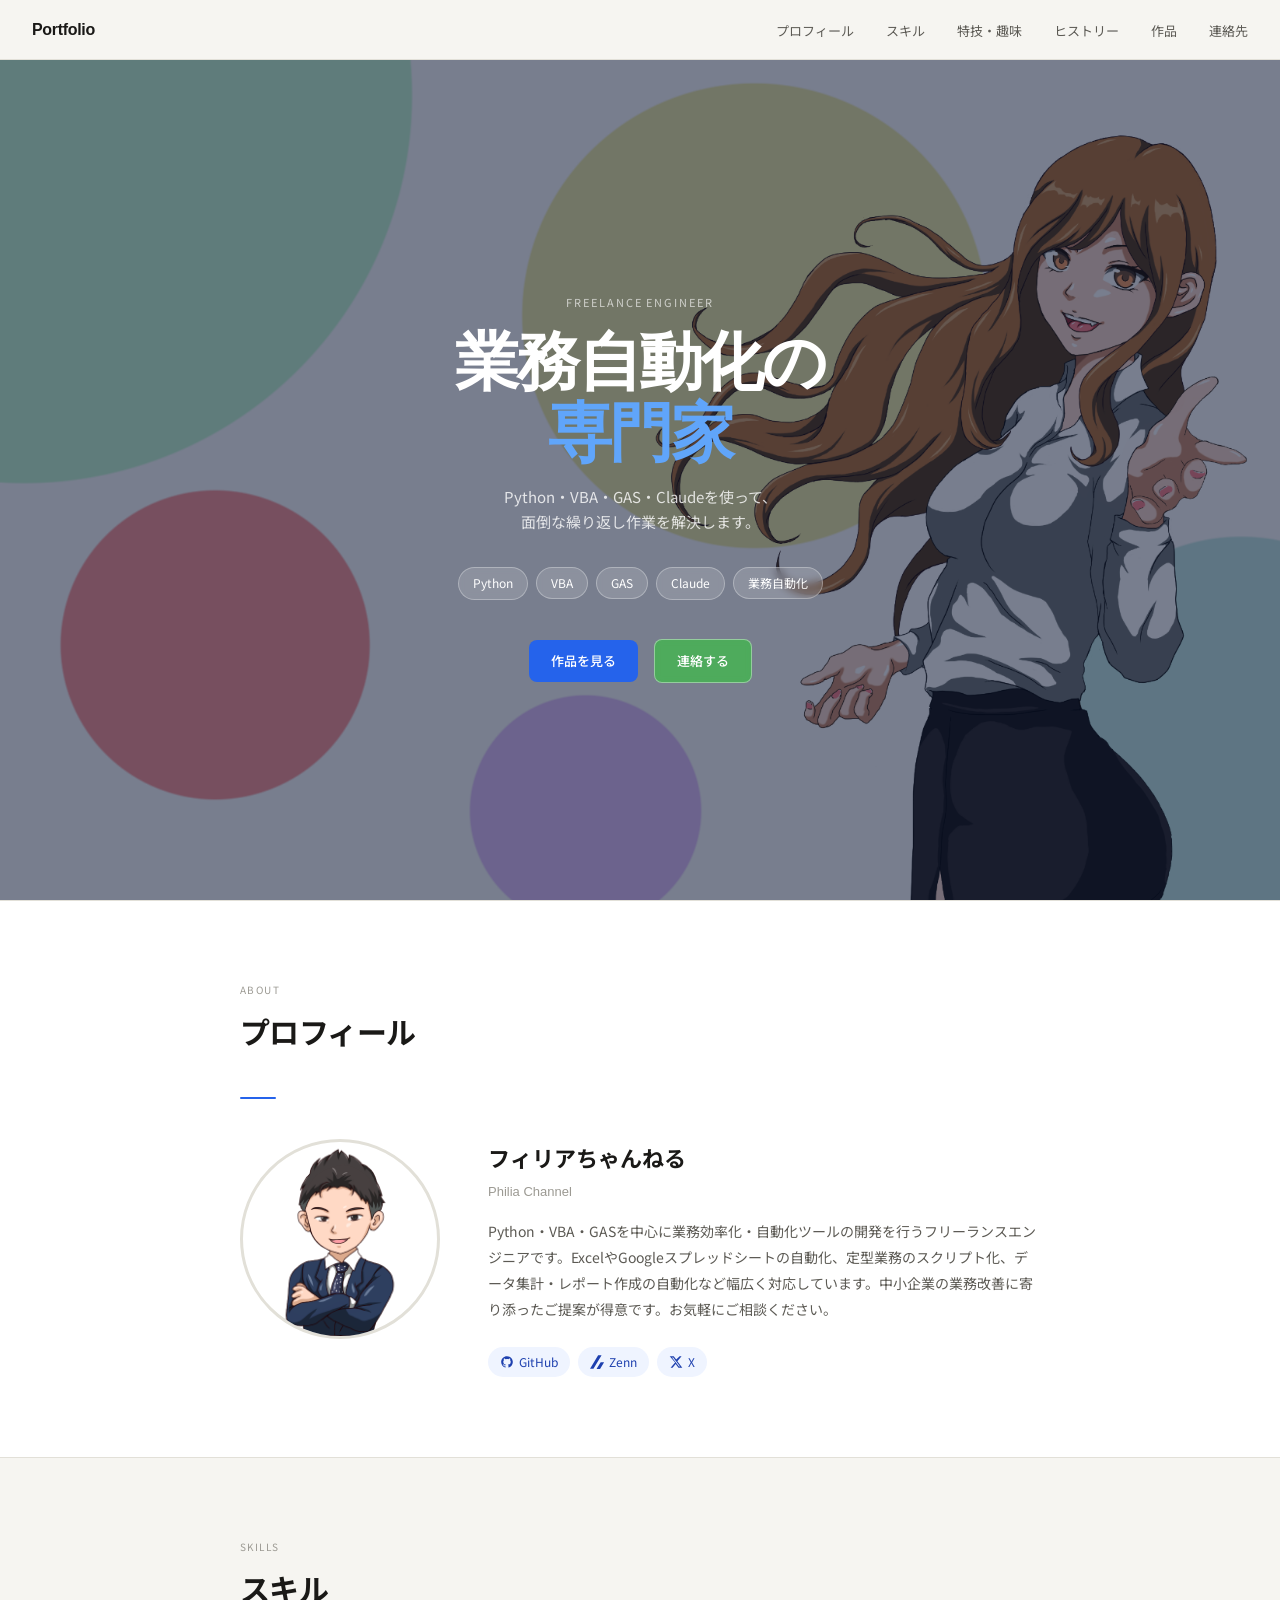
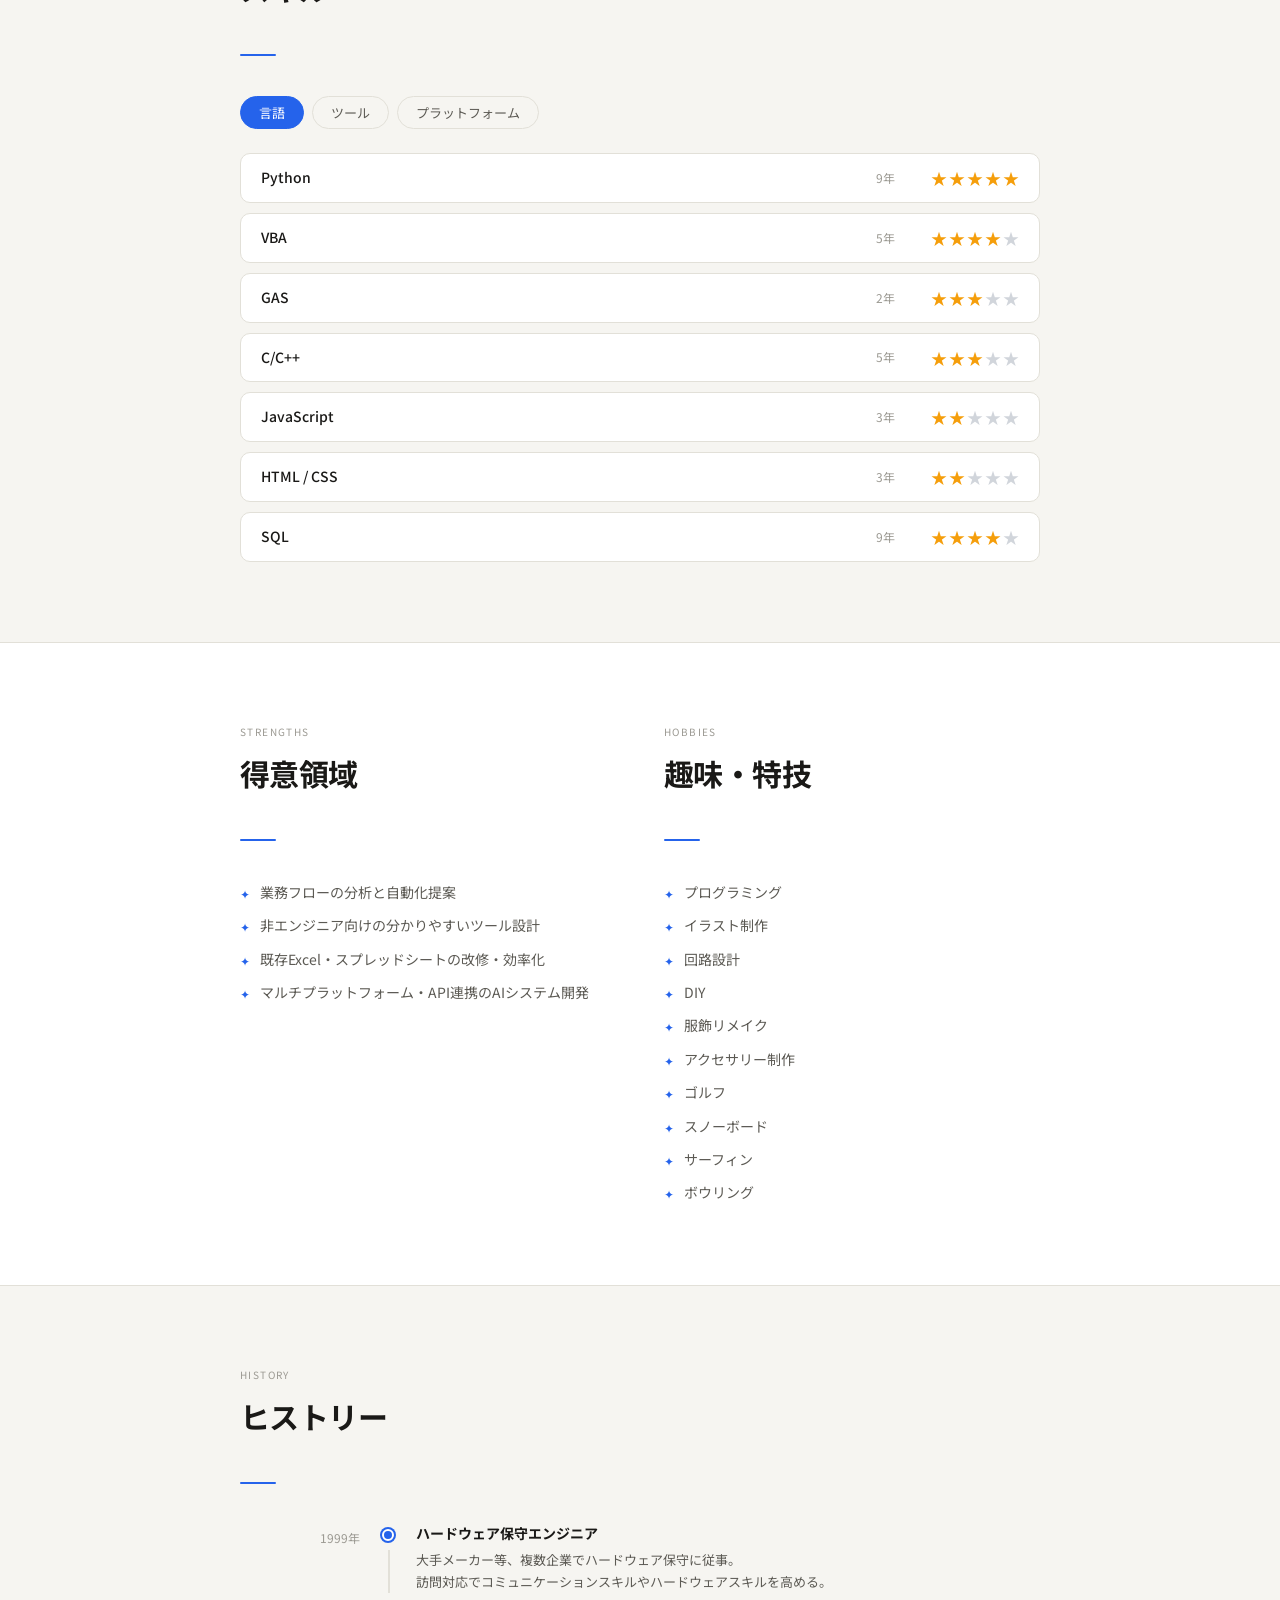
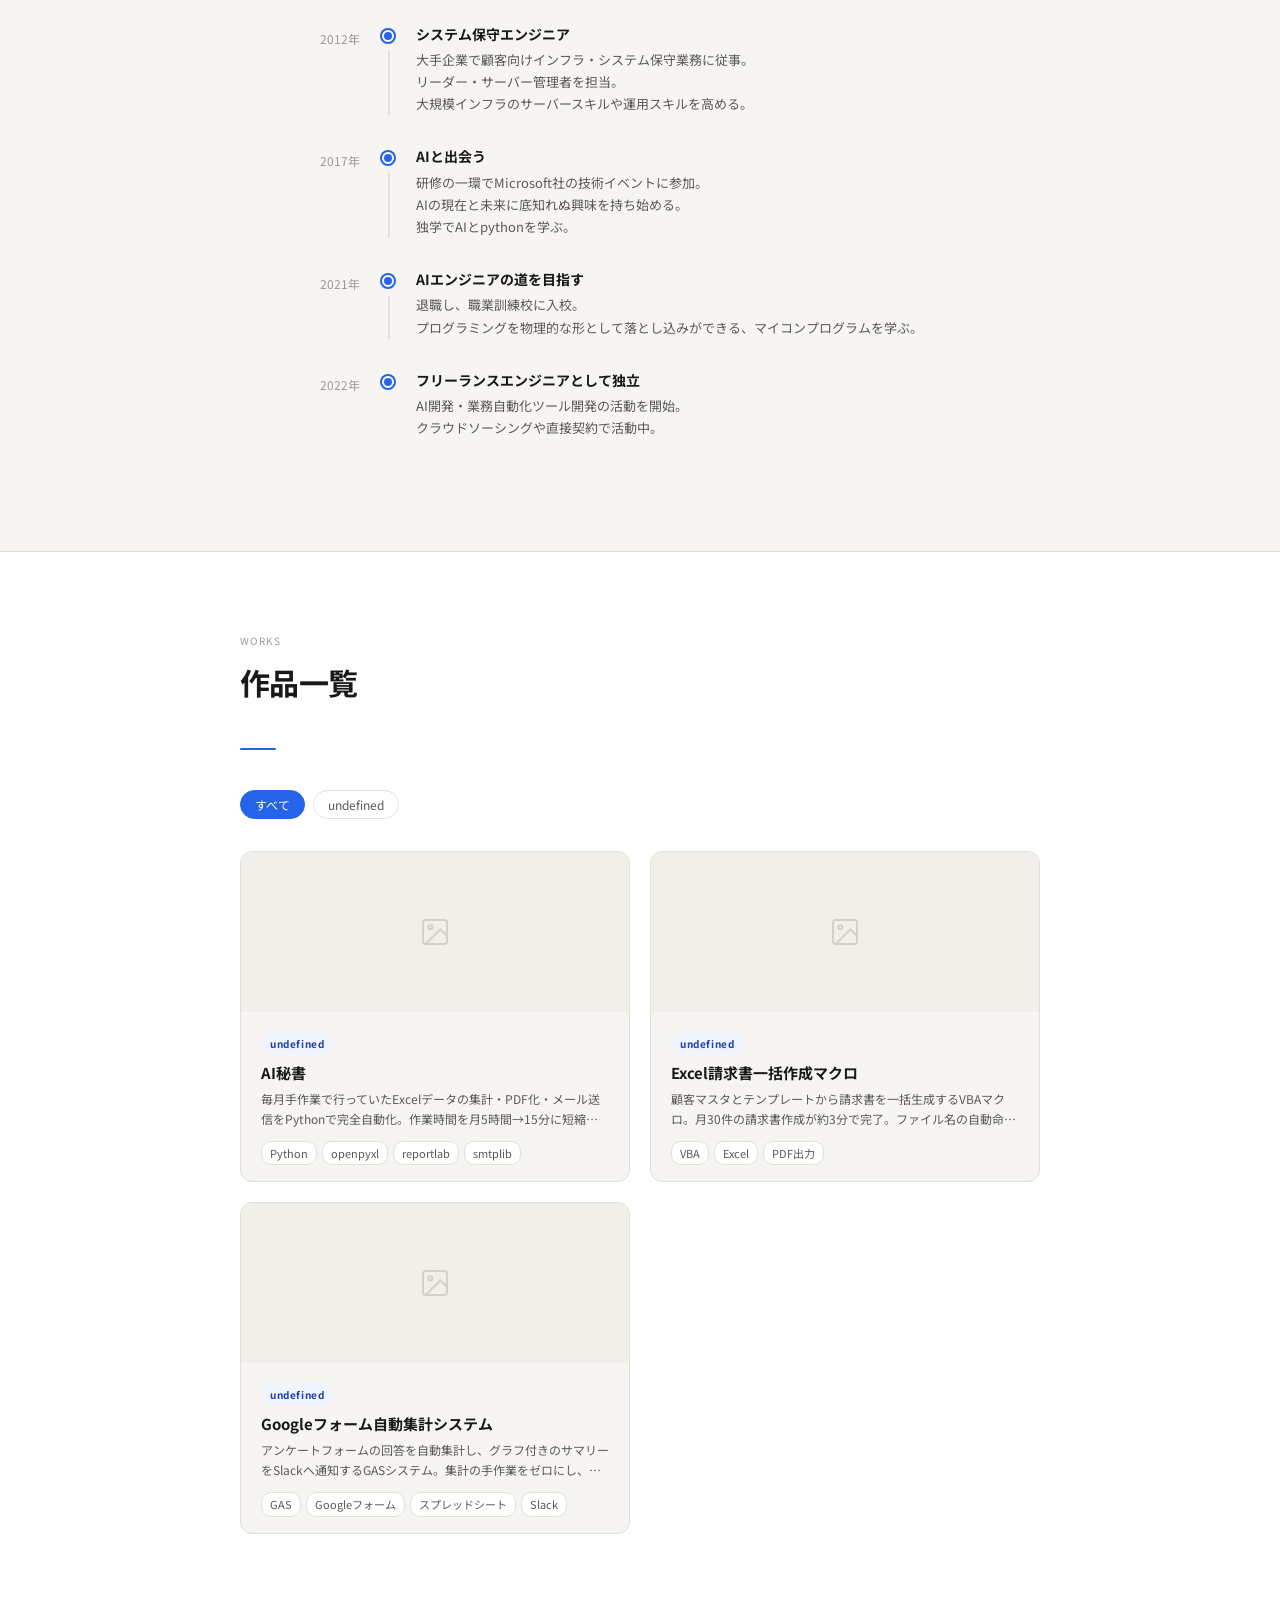
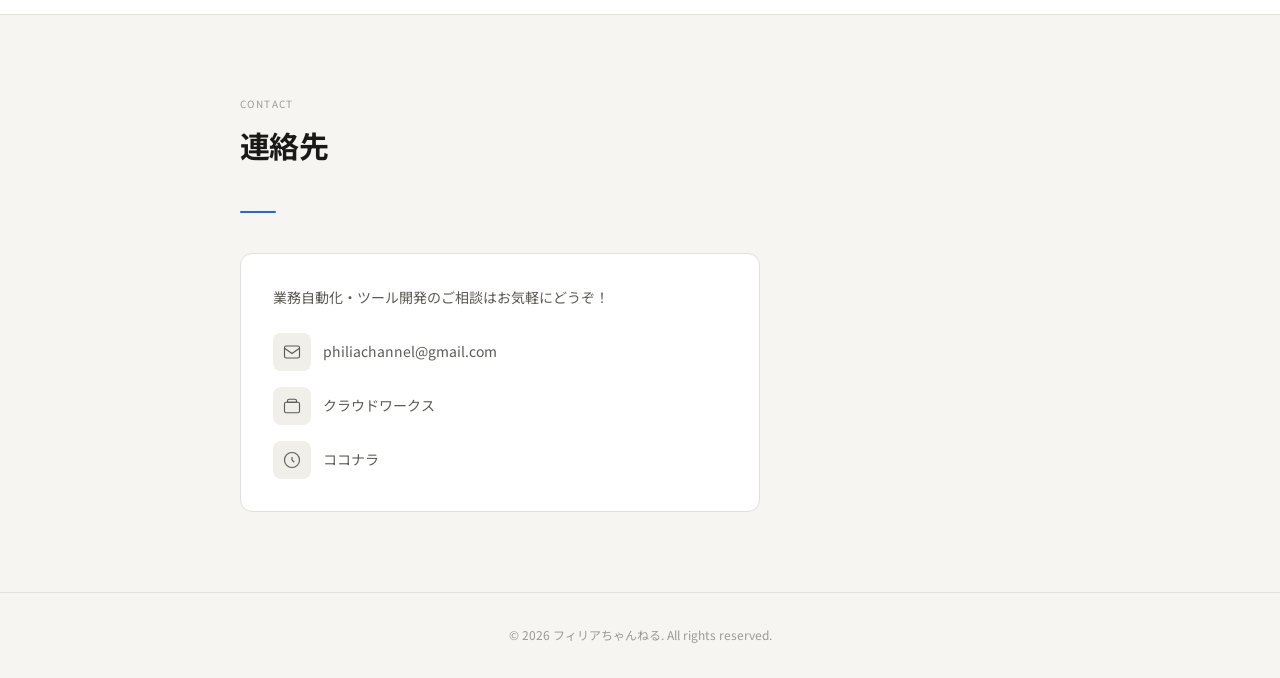
==== commit 6aa1ee74: "Update index.html" ====
--- a/index.html
+++ b/index.html
@@ -45,10 +45,12 @@
       </div>
     </div>
     <!-- 透明度スライダー（開発・調整用。本番では削除してもOK） -->
+    <!--
     <div class="hero-opacity-ctrl">
       <label for="opacity-slider">背景の暗さ：<span id="opacity-label">55%</span></label>
       <input type="range" id="opacity-slider" min="0" max="1" step="0.05" value="0.55">
     </div>
+    -->
   </section>
 
   <!-- PROFILE -->
@@ -82,13 +84,13 @@
       <div class="sh-grid">
         <div>
           <p class="sec-label">Strengths</p>
-          <h2 class="sec-title">特技</h2>
+          <h2 class="sec-title">得意領域</h2>
           <div class="sec-divider"></div>
           <div id="strengths-content"></div>
         </div>
         <div>
           <p class="sec-label">Hobbies</p>
-          <h2 class="sec-title">趣味</h2>
+          <h2 class="sec-title">趣味・特技</h2>
           <div class="sec-divider"></div>
           <div id="hobbies-content"></div>
         </div>
--- a/style.css
+++ b/style.css
@@ -213,7 +213,7 @@
 /* ---- HISTORY / TIMELINE ---- */
 .timeline{display:flex;flex-direction:column}
 .tl-item{display:grid;grid-template-columns:120px 32px 1fr;gap:0 .75rem;position:relative}
-.tl-item:not(.last) .tl-line::after{content:'';position:absolute;left:calc(120px + .75rem + 15px);top:26px;bottom:0;width:2px;background:var(--border)}
+.tl-item:not(.last) .tl-line::after{content:'';position:absolute;left:50%;top:26px;bottom:2rem;width:2px;background:var(--border)}
 .tl-date{font-size:12px;color:var(--muted);padding-top:4px;text-align:right;white-space:nowrap}
 .tl-line{display:flex;flex-direction:column;align-items:center;position:relative}
 .tl-dot{width:12px;height:12px;border-radius:50%;background:var(--accent);border:2px solid var(--surface);box-shadow:0 0 0 2px var(--accent);margin-top:5px;flex-shrink:0;z-index:1}
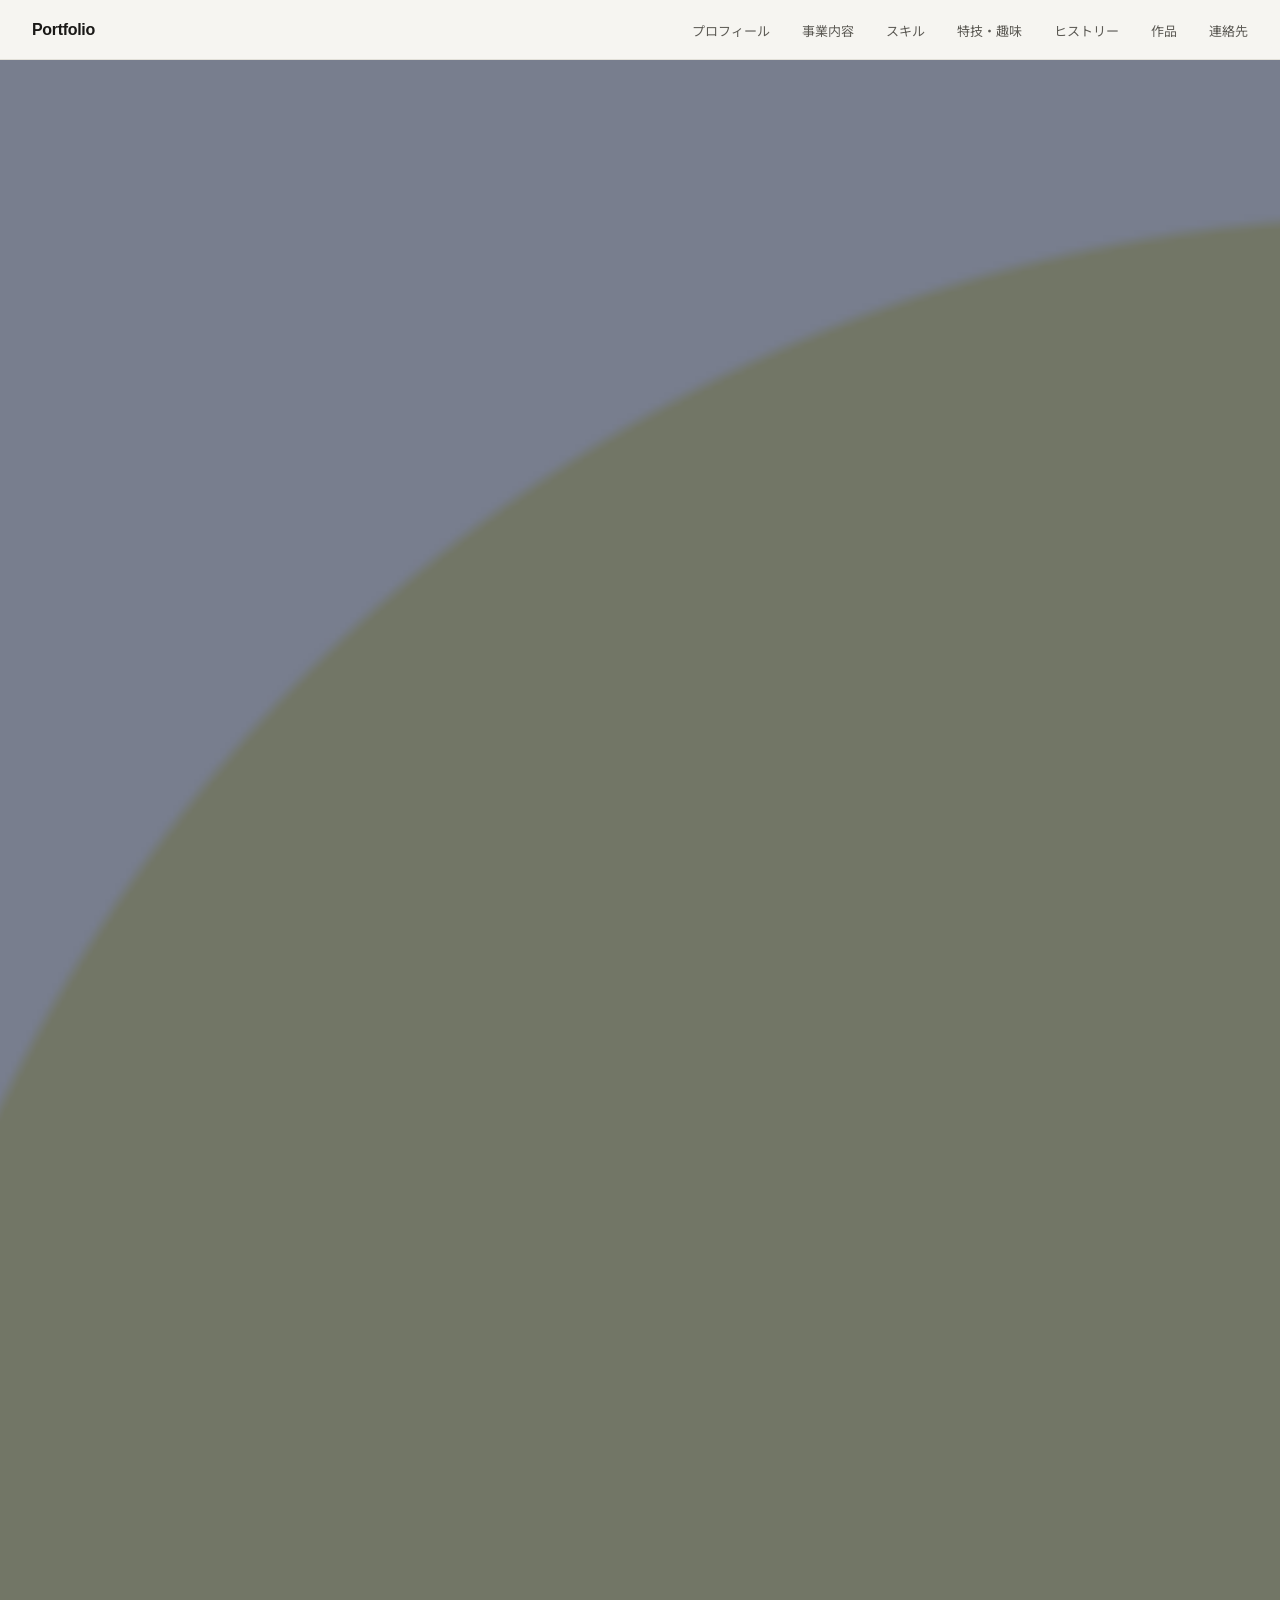
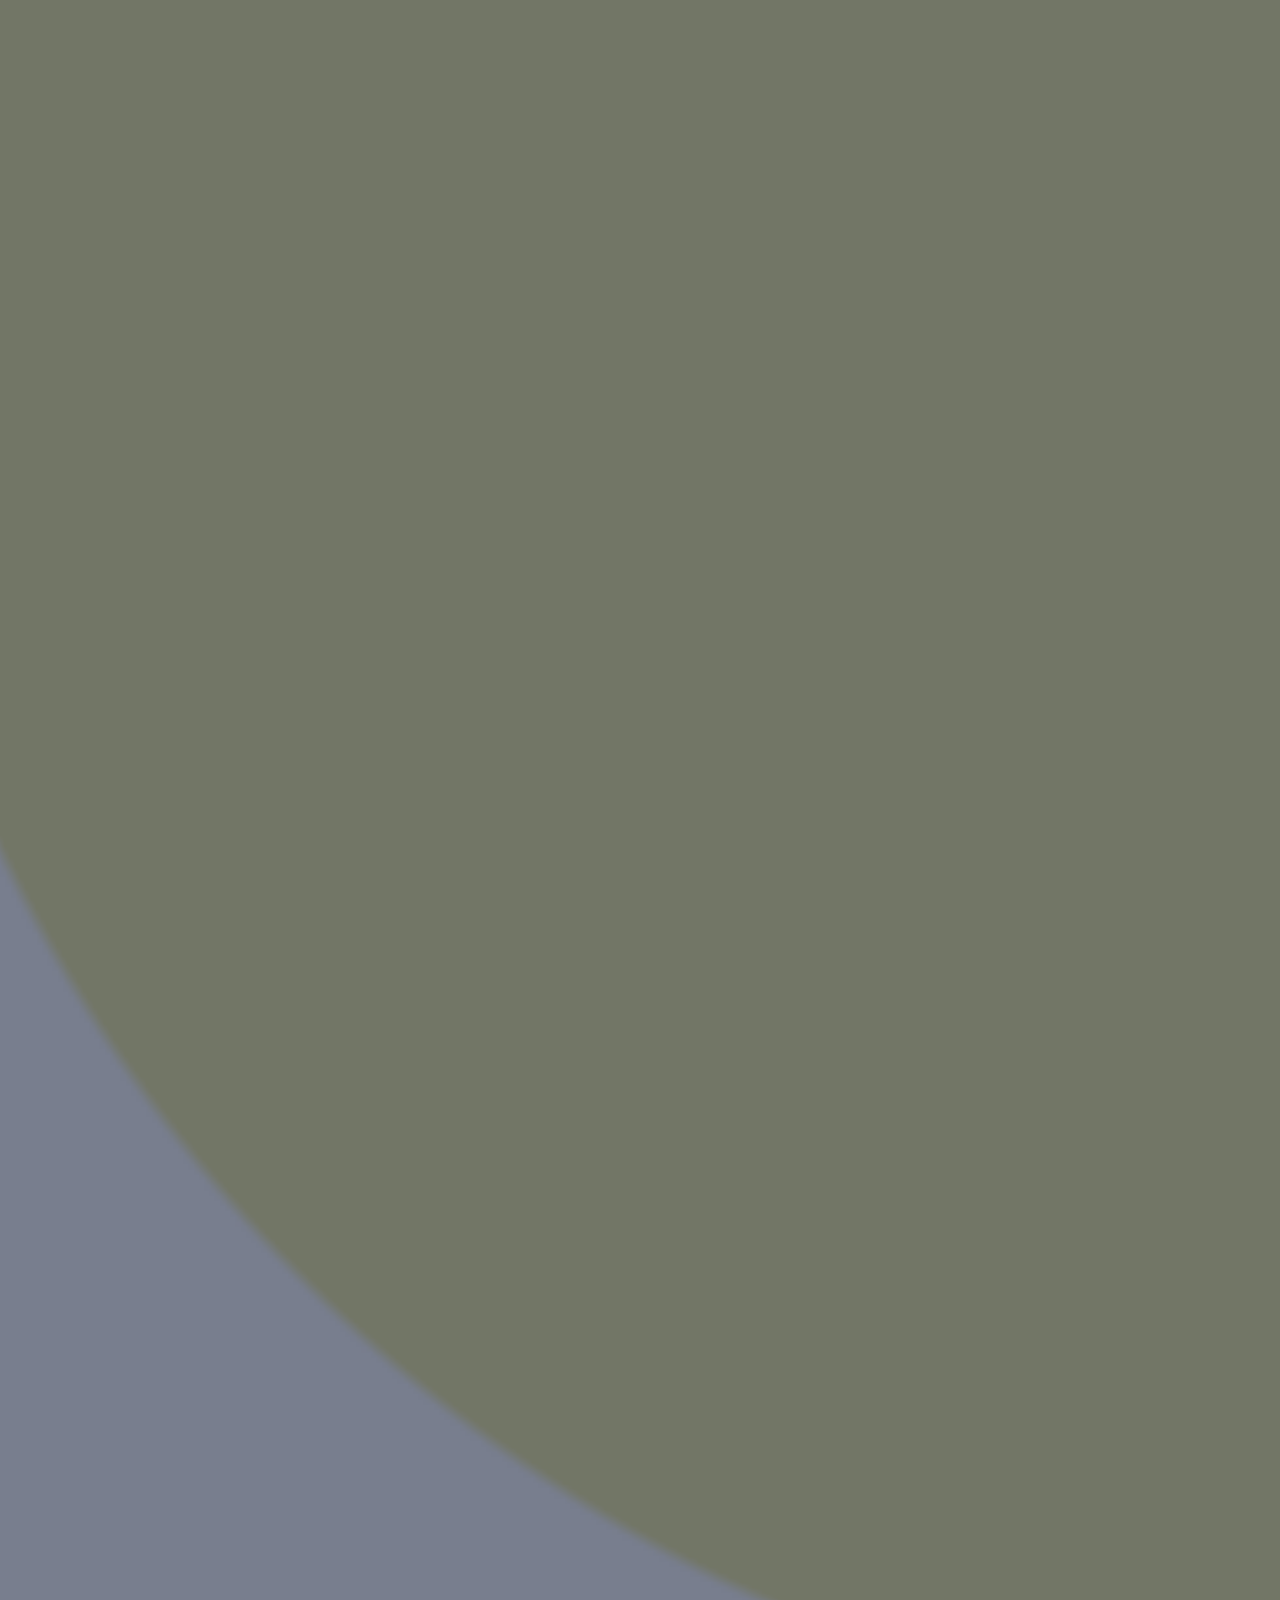
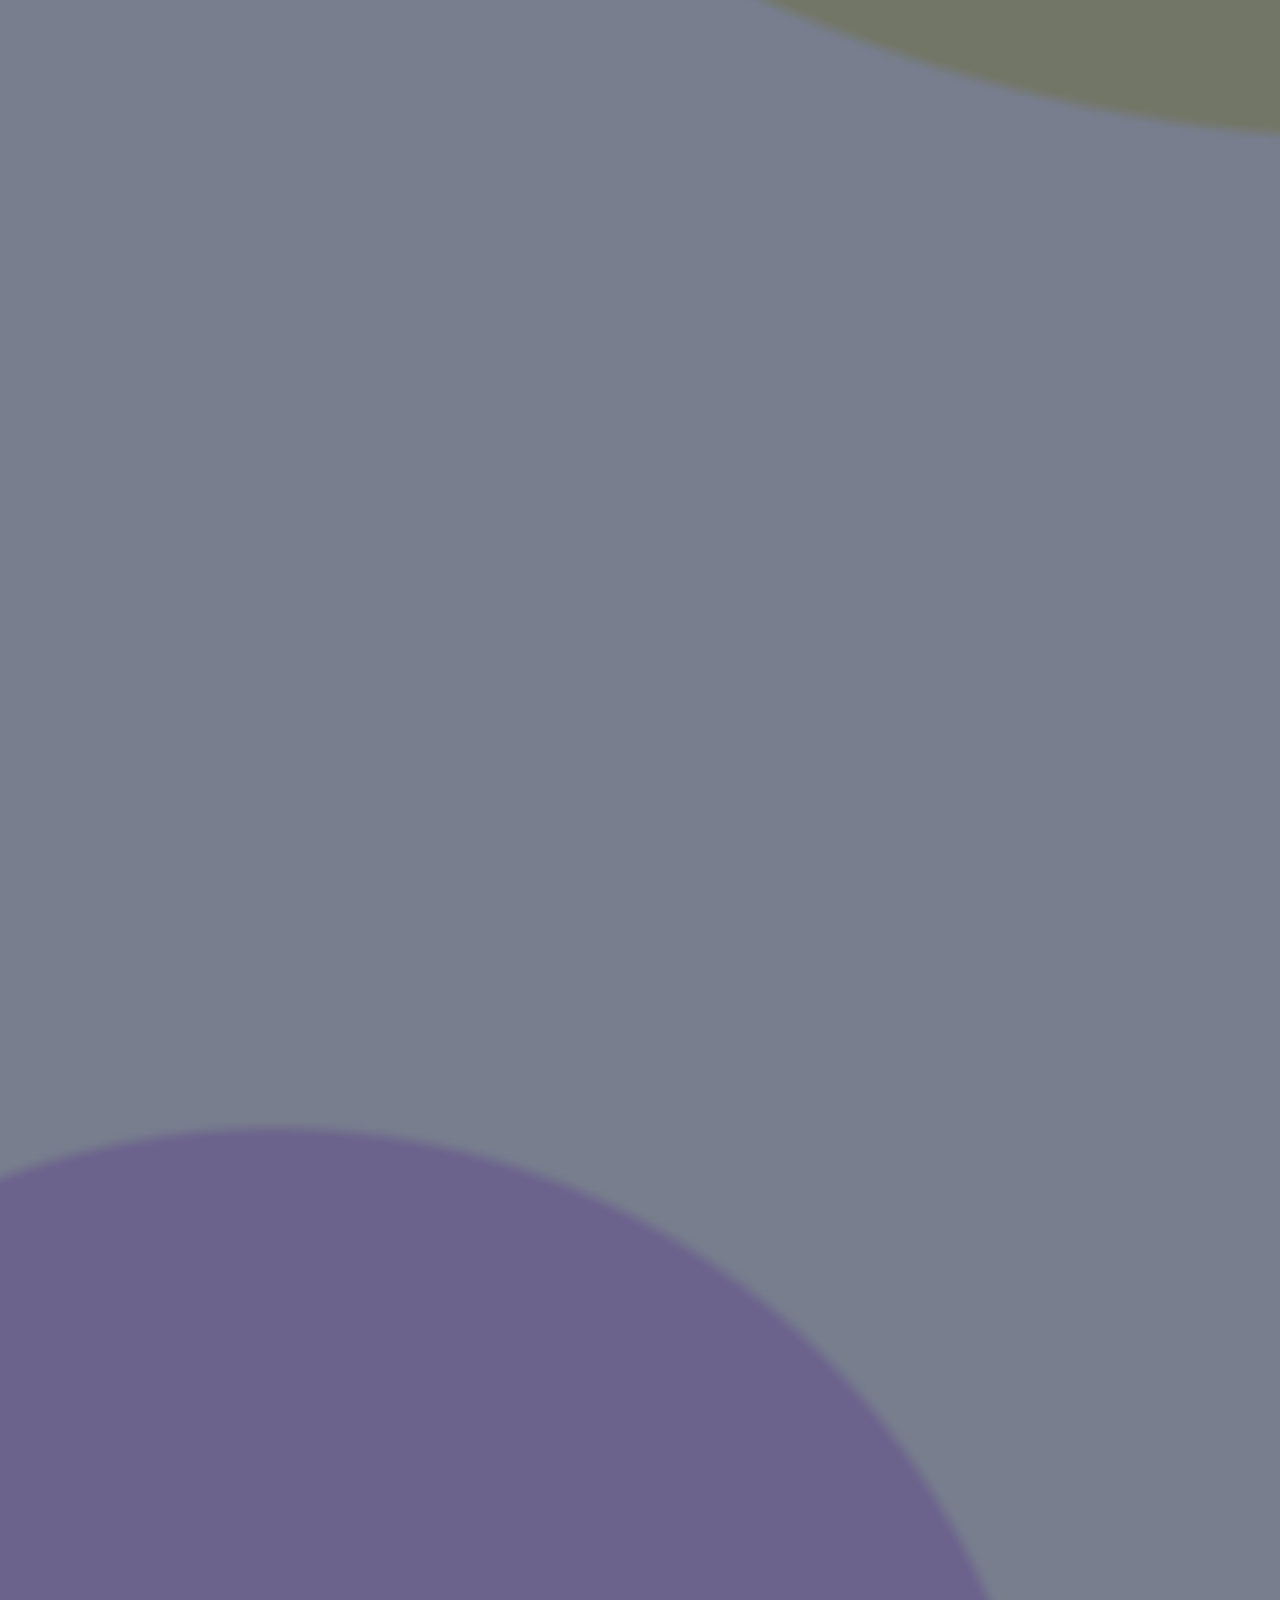
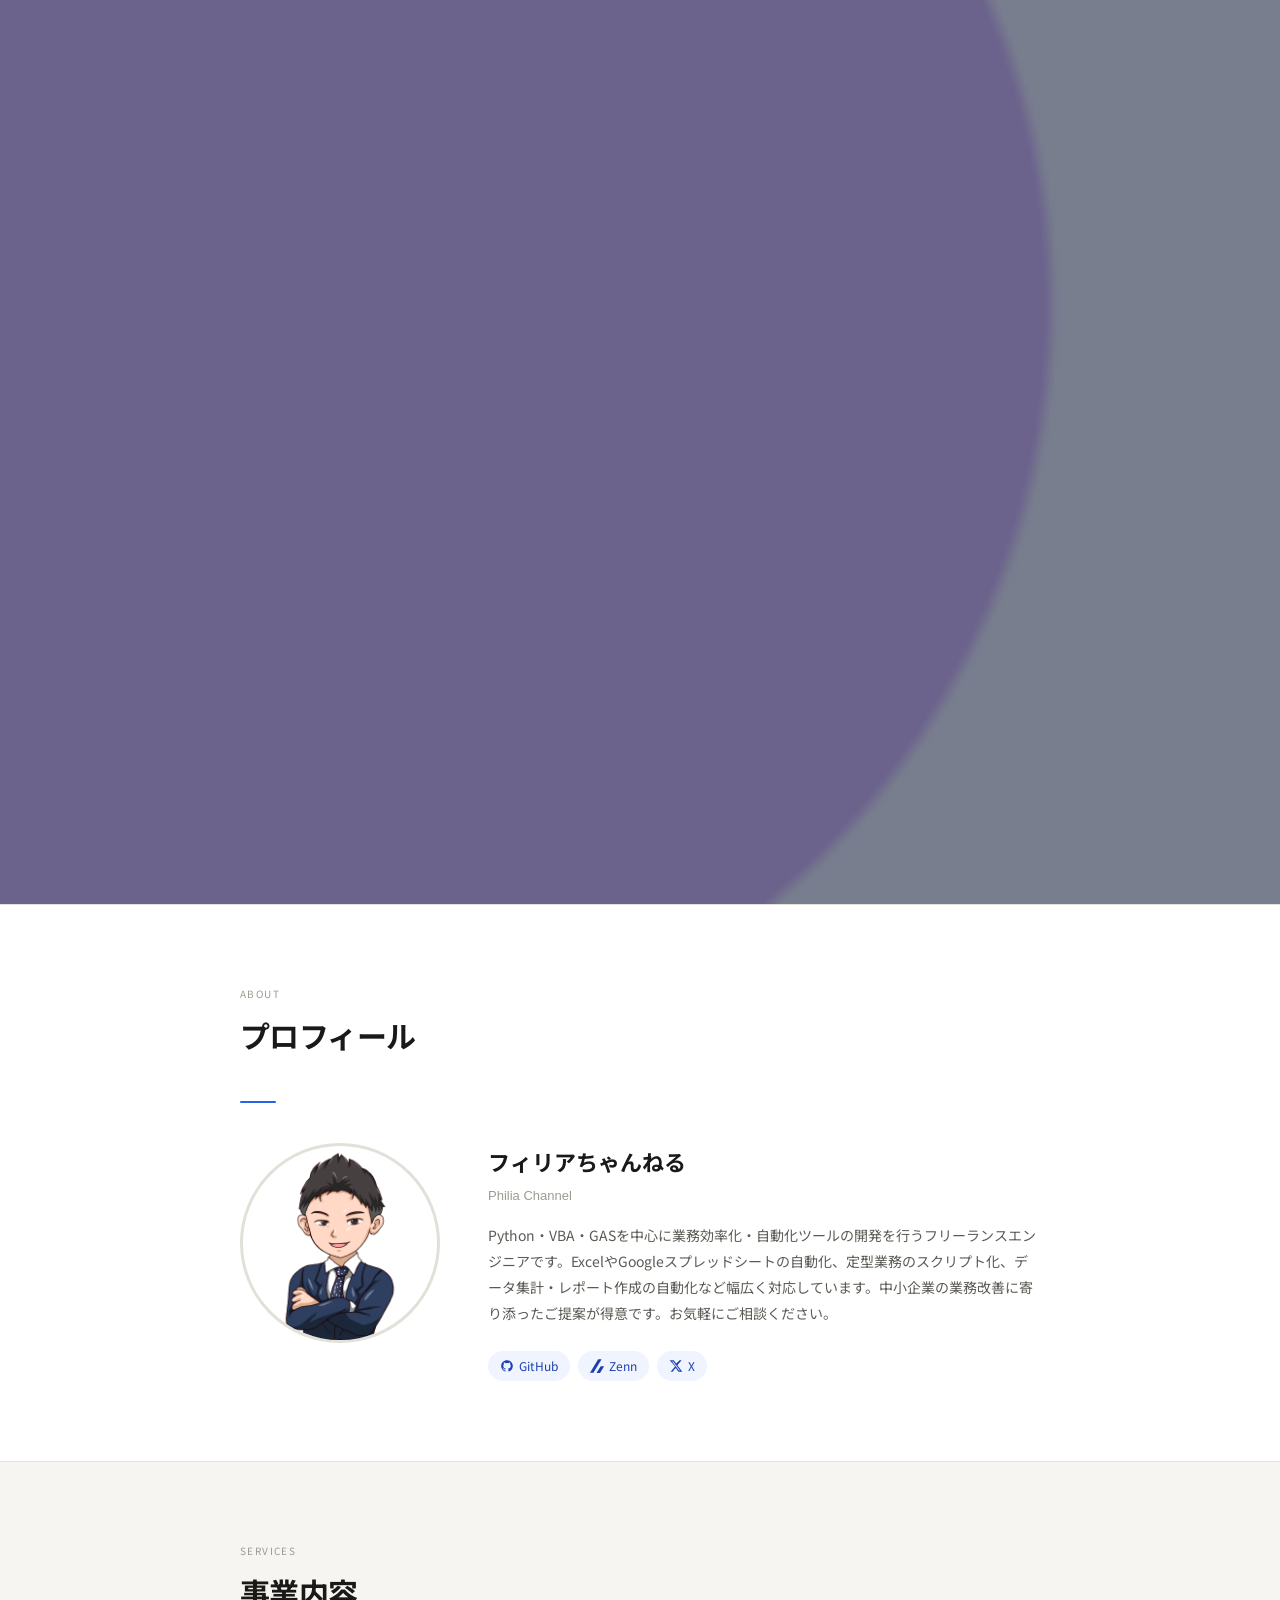
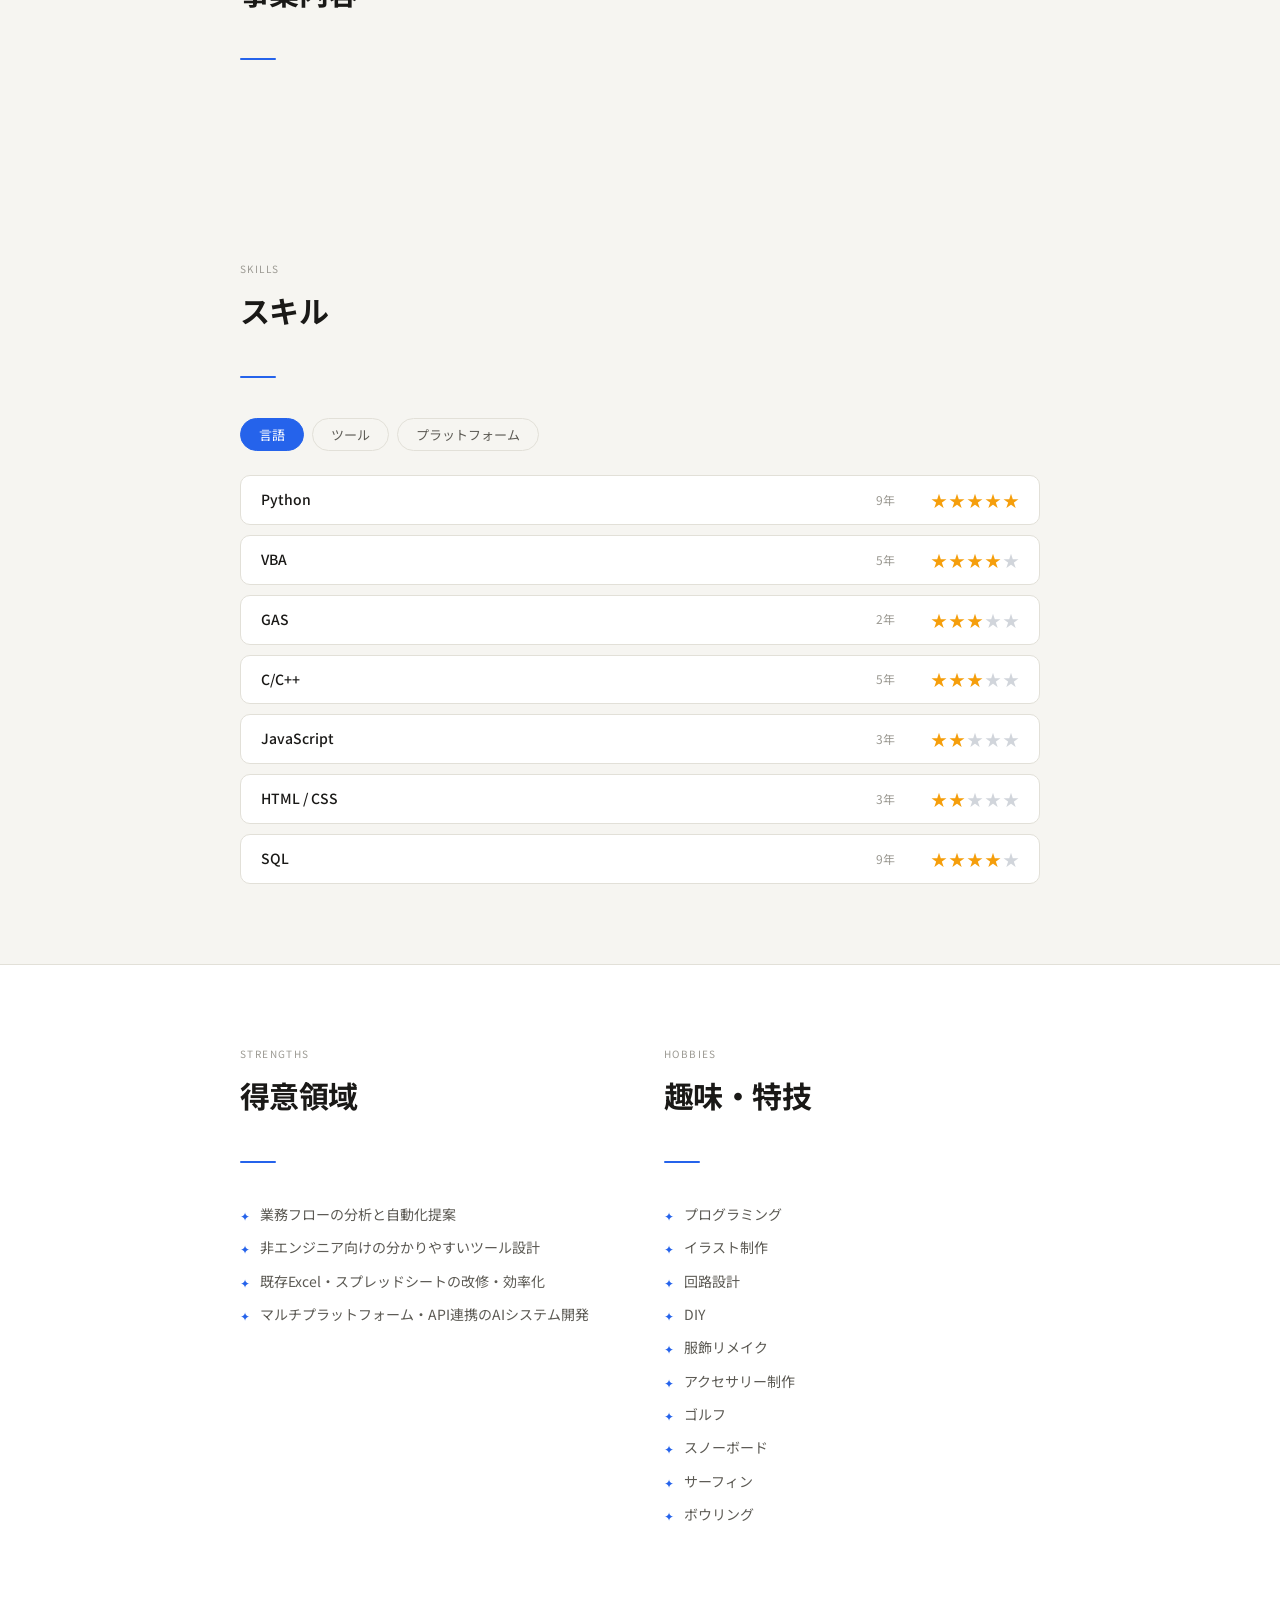
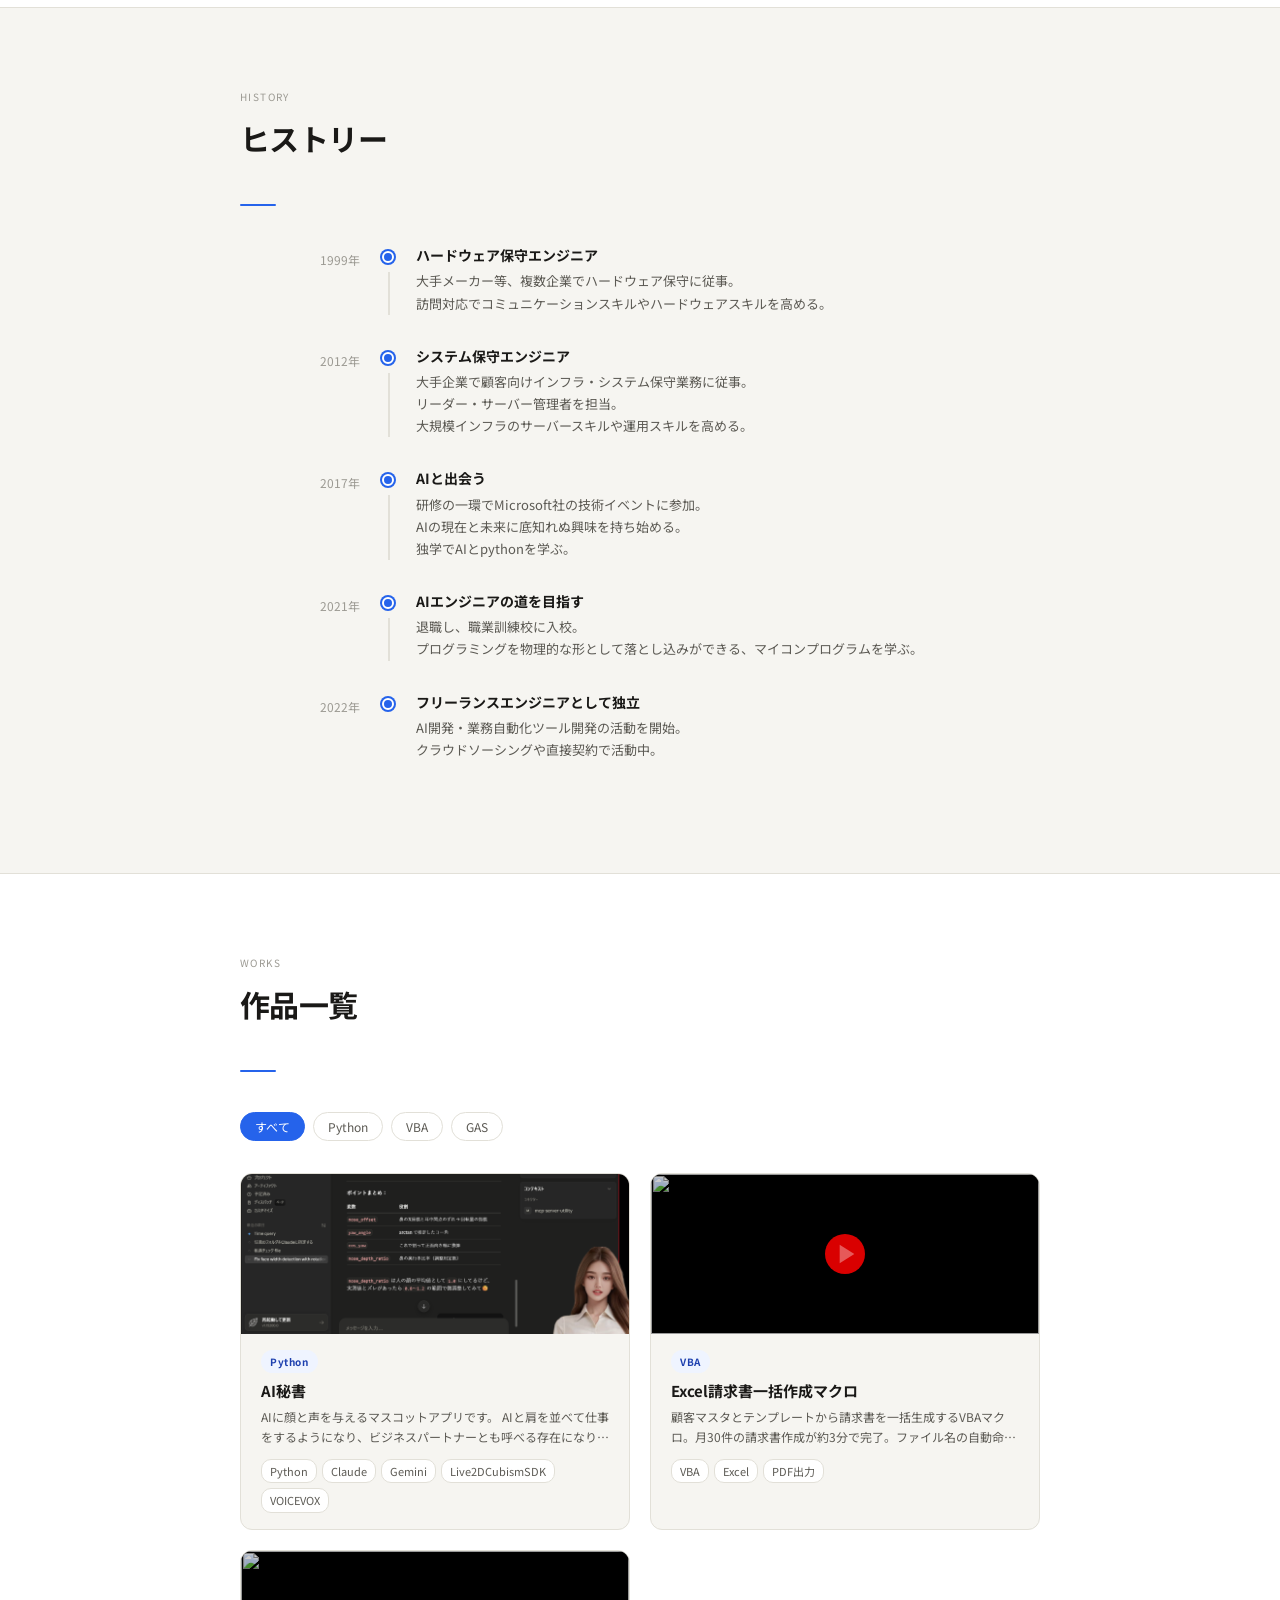
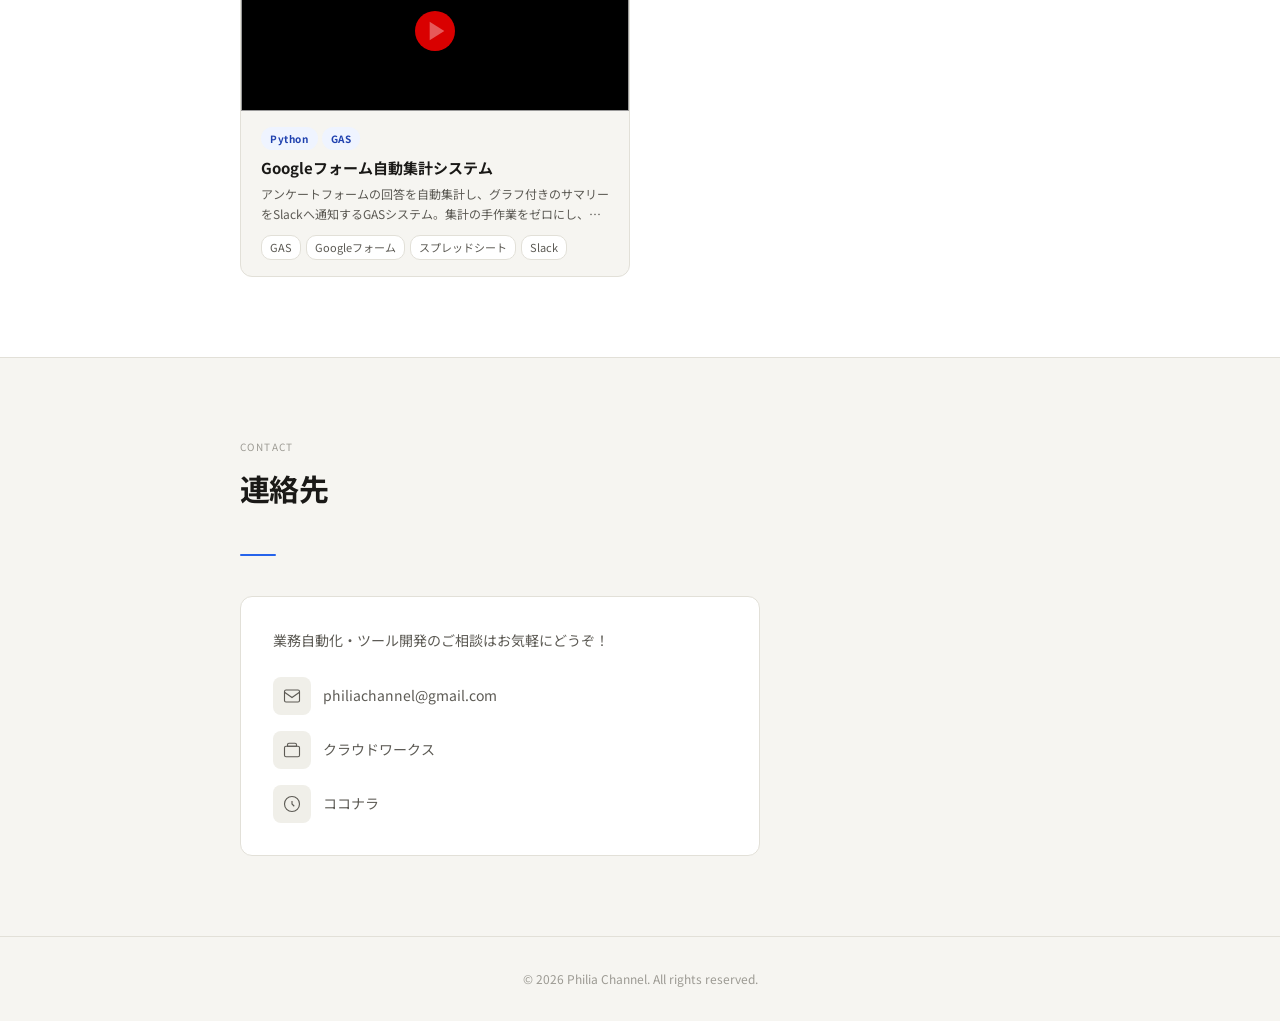
==== commit 4366e51e: "Update index.html" ====
--- a/index.html
+++ b/index.html
@@ -26,7 +26,23 @@
   <!-- HERO -->
   <section id="hero">
     <div class="hero-bg"></div>
+
+    <!-- キャラクターレイヤー（オーバーレイの下に置く） -->
+    <div class="char-wrap">
+      <!-- ② 後髪 -->
+      <img id="char-hair-b" src="images/character/char-hair-b1.png" alt="" class="char-layer" aria-hidden="true">
+      <!-- ③ 顔・体 -->
+      <img src="images/character/char-bg.png" alt="" class="char-layer" aria-hidden="true">
+      <!-- ④ 目 -->
+      <img id="char-eye-open"  src="images/character/char-eye-open.png"  alt="" class="char-layer" aria-hidden="true">
+      <img id="char-eye-close" src="images/character/char-eye-close.png" alt="" class="char-layer char-eye-close" aria-hidden="true">
+      <!-- ⑤ 前髪 -->
+      <img id="char-hair-f" src="images/character/char-hair-f1.png" alt="" class="char-layer" aria-hidden="true">
+    </div>
+
+    <!-- 暗さオーバーレイ（全レイヤーに小なる） -->
     <div class="hero-overlay" id="hero-overlay"></div>
+
     <div class="hero-inner">
       <p class="hero-eyebrow">Freelance Engineer</p>
       <h1 class="hero-name">業務自動化の<br><span>専門家</span></h1>
@@ -60,6 +76,21 @@
       <h2 class="sec-title">プロフィール</h2>
       <div class="sec-divider"></div>
       <div id="profile-content"></div>
+    </div>
+  </section>
+
+  <!-- SERVICE -->
+  <section id="service">
+    <div class="inner">
+      <p class="sec-label">Services</p>
+      <h2 class="sec-title">事業内容</h2>
+      <div class="sec-divider"></div>
+      <!-- PC: 横並び / スマホ: スワイプ式 -->
+      <div class="svc-track-wrap">
+        <div class="svc-track" id="svc-track"></div>
+      </div>
+      <!-- スマホ用ドット -->
+      <div class="svc-dots" id="svc-dots"></div>
     </div>
   </section>
 
--- a/style.css
+++ b/style.css
@@ -150,7 +150,8 @@
 .work-thumb-placeholder{width:100%;height:100%;display:flex;align-items:center;justify-content:center;color:var(--muted)}
 .work-thumb-placeholder svg{width:32px;height:32px;opacity:.35}
 .work-info{padding:1rem 1.25rem}
-.work-badge{display:inline-block;font-size:10px;font-weight:700;letter-spacing:.06em;background:var(--accent-bg);color:var(--accent-text);padding:3px 9px;border-radius:20px;margin-bottom:.5rem}
+.work-badge{display:inline-block;font-size:10px;font-weight:700;letter-spacing:.06em;background:var(--accent-bg);color:var(--accent-text);padding:3px 9px;border-radius:20px}
+.work-badge-wrap{display:flex;flex-wrap:wrap;gap:4px;margin-bottom:.5rem}
 .work-title{font-size:15px;font-weight:700;margin-bottom:.4rem;line-height:1.3}
 .work-desc{font-size:12px;color:var(--text2);line-height:1.65;margin-bottom:.75rem;display:-webkit-box;-webkit-line-clamp:2;-webkit-box-orient:vertical;overflow:hidden}
 .work-tags{display:flex;flex-wrap:wrap;gap:5px}
